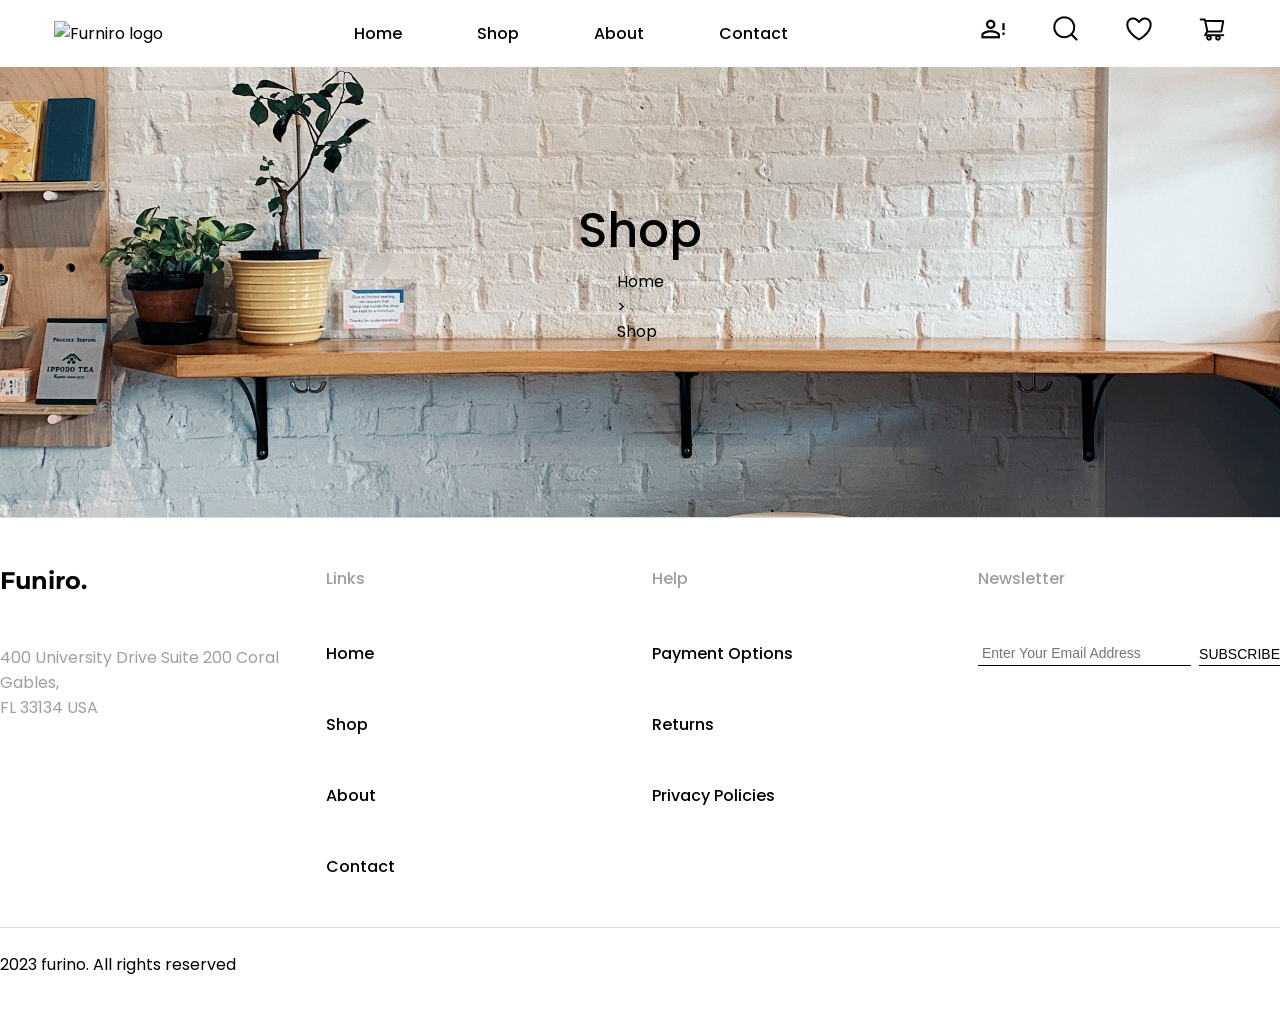
==== shop.html @ f7c8d038 "woking on shop page" ====
<!DOCTYPE html>
<html lang="en">
<head>
    <meta charset="UTF-8">
    <meta name="viewport" content="width=device-width, initial-scale=1.0">
    <link rel="preconnect" href="https://fonts.googleapis.com">
    <link rel="preconnect" href="https://fonts.gstatic.com" crossorigin>
    <link href="https://fonts.googleapis.com/css2?family=Poppins:ital,wght@0,100;0,200;0,300;0,400;0,500;0,600;0,700;0,800;0,900;1,100;1,200;1,300;1,400;1,500;1,600;1,700;1,800;1,900&display=swap" rel="stylesheet">
    <link rel="stylesheet" href="https://cdnjs.cloudflare.com/ajax/libs/font-awesome/7.0.1/css/all.min.css" integrity="sha512-2SwdPD6INVrV/lHTZbO2nodKhrnDdJK9/kg2XD1r9uGqPo1cUbujc+IYdlYdEErWNu69gVcYgdxlmVmzTWnetw==" crossorigin="anonymous" referrerpolicy="no-referrer" />
    <link rel="preconnect" href="https://fonts.googleapis.com">
    <link rel="preconnect" href="https://fonts.gstatic.com" crossorigin>
    <link href="https://fonts.googleapis.com/css2?family=Montserrat:ital,wght@0,100..900;1,100..900&display=swap" rel="stylesheet">
    <link rel="stylesheet" href="/Css/style.css">
    <link rel="stylesheet" href="/Css/pages/shop.css">
    <title>Furniro || Furniture Haven</title>
</head>
<body>

    <!-- Header Section -->

    <header class="header navbar-scroll">
        <div class="header__flex">
            <div class="header__logo">
                <img src="./Image/logo.png" alt="Furniro logo">
            </div>
            <div class="header__menu">
                <ul class="header__menu-items">
                    <li class="header__menu-item">
                        <a href="/index.html">Home</a>
                    </li>
                    <li class="header__menu-item">
                        <a href="#">Shop</a>
                    </li>
                    <li class="header__menu-item">
                        <a href="#">About</a>
                    </li>
                    <li class="header__menu-item">
                        <a href="#">Contact</a>
                    </li>
                </ul>
            </div>
            <div class="header__icon">
                <ul class="header__icon-items">
                    <li class="header__icon-item">
                        <a href="#" ><img src="./Image/icons/mdi_account-alert-outline.png" alt=""></i></a>
                    </li>
                    <li class="header__icon-item">
                        <a href="#" ><img src="./Image/icons/akar-icons_search.png" alt=""></a>
                    </li>
                    <li class="header__icon-item">
                        <a href="#" ><img src="./Image/icons/akar-icons_heart.png" alt=""></a>
                    </li>
                    <li class="header__icon-item">
                        <a href="#" ><img src="./Image/icons/ant-design_shopping-cart-outlined.png" alt=""></a>
                    </li>
                </ul>
            </div>
        </div>
    </header>

    <!-- Hero Section -->

    <section class="hero">
        <div class="hero__shop-container">
            <div class="hero__shop-content">
                <h1>
                    Shop
                </h1>
                <div class="hero__shop-nav">
                    <ul>
                        <li><a href="/index.html">Home</a></li>
                        <li>></li>
                        <li><a href="/shop.html">Shop</a></li>
                    </ul>
                </div>
            </div>
        </div>
    </section>

    <!-- Footer Section -->

    <footer class="footer">
    <div class="container-lg footer__container">
        <div class="footer__content">
            <div class="footer__brand-info">
                <h1 class="footer__logo">Funiro.</h1>
                <p class="footer__address">
                    400 University Drive Suite 200 Coral<br>Gables,<br>FL 33134 USA
                </p>
            </div>
            
            <div class="footer__link-section">
                <h4 class="footer__section-title">Links</h4>
                <ul class="footer__links-items">
                    <li class="footer__link-menu"><a href="#" class="footer__item">Home</a></li>
                    <li class="footer__link-menu"><a href="#" class="footer__item">Shop</a></li>
                    <li class="footer__link-menu"><a href="#" class="footer__item">About</a></li>
                    <li class="footer__link-menu"><a href="#" class="footer__item">Contact</a></li>
                </ul>
            </div>

            <div class="footer__help-section">
                <h4 class="footer__section-title">Help</h4>
                <ul class="footer__links-items">
                    <li class="footer__links-item"><a href="#" class="footer__item">Payment Options</a></li>
                    <li class="footer__links-item"><a href="#" class="footer__item">Returns</a></li>
                    <li class="footer__links-item"><a href="#" class="footer__item">Privacy Policies</a></li>
                </ul>
            </div>

            <div class="footer__newsletter-section">
                <h4 class="footer__section-title">Newsletter</h4>
                <form class="footer__newsletter-form" action="">
                    <input class="footer__newsletter-input" type="email" placeholder="Enter Your Email Address">
                    <button class="footer__newsletter-button" type="submit">SUBSCRIBE</button>
                </form>
            </div>
        </div>
        
        <div class="footer__bottom">
            <p class="footer__copyright">2023 furino. All rights reserved</p>
        </div>
    </div>
    </footer>

</body>
</html>
---- Css/style.css ----
*,
*::before,
*::after{
    margin: 0;
    padding: 0;
    box-sizing: border-box;
}

body{
    font-family: "Poppins", sans-serif;
    scroll-behavior: smooth;
}

:root {
  --primary-color: #B88E2F;
  --secondary-color: #FFF3E3;
  --tertiary-color: #898989; 
  --black: #000000;
}

a{
    text-decoration: none;
    color: #000000;
}

ul{
    list-style: none;
}

img{
    width: 100%;
}

.hide{
    display: block;
}

.container-lg{
    max-width: 1440px;
    margin: 0 auto;
}

.container{
    max-width: 1280px;
    margin: 0 auto;
}

.btn{
    background-color: var(--primary-color);
    color: #ffffff;
    padding: 25px 72px;
    transition: background-color 0.3s ease;
    font-weight: 700;
}

.btn-lg{
    padding: 0.5rem 3.5rem; 
    font-weight: 600;
}

.btn:hover,
.btn-lg:hover
{
    background-color: #ffffff;
    border: 1px solid var(--primary-color);
    color: var(--primary-color);
}

.btn-secondary{
    background-color: #ffffff;
    color: var(--primary-color);
    padding: 0.5rem 3.5rem;
    border: 1px solid var(--primary-color);
}

.btn-secondary:hover{
    background-color: var(--primary-color);
    color: #ffffff;
    padding: 0.5rem 3.5rem;
    transition: background-color 0.3s ease;
}

.header{
    position: sticky;
    top: 0;
    z-index: 10000;
    background: #ffffff;
}

.header__flex{
    display: flex;
    align-items: center;
    justify-content: space-between;
    padding: 15px 54px;
}

.header__logo h1{
    font-size: 34px;
    font-family: "Montserrat", sans-serif;
    font-weight: 700;
    line-height: 100%;
}

.header__logo{
    display: flex;
    align-items: center;
}

.header__menu-items{
    display: flex;
    align-items: center;
    gap: 75px;
}

.header__menu-item a{
    font-size: 1rem;
    font-weight: 500;
    display: inline-block;
    transition: transform 0.3s ease;
}

.header__menu-item a:hover{
    color: var(--primary-color);
    transform: scale(1.1);
}

.header__icon-items{
    display: flex;
    align-items: center;
    gap: 45px;
}

.header__icon-item a{
    font-size: 1.5rem;
    transition: transform 0.3s ease;
    display: inline-block;
}

.header__icon-item a:hover{
    color: var(--primary-color);
    transform: scale(1.1);
}


.footer {
    padding: 3rem 0;
    border-top: 1px solid #D9D9D9;
}

.footer__container {
    margin: 0 auto;
}

.footer__content {
    display: flex;
    justify-content: space-between;
    gap: 1.5rem;
    padding-bottom: 3rem;
    border-bottom: 1px solid #D9D9D9;
}

.footer__brand-info {
    flex: 1;
}

.footer__logo {
    font-size: 1.5rem;
    font-family: "Montserrat", sans-serif;
    font-weight: 700;
    margin-bottom: 50px;
}

.footer__address {
    font-size: 16px;
    color: #9F9F9F;
    font-weight: 400;
}

.footer__link-section, 
.footer__help-section, 
.footer__newsletter-section {
    flex: 1;
}

.footer__section-title {
    font-size: 16px;
    color: #9F9F9F;
    font-weight: 500;
    margin-bottom: 50px;
}

.footer__links-items {
    display: flex;
    flex-direction: column;
    gap: 46px;
}

.footer__link-menu,
.footer__links-items {
    font-size: 16px;
    font-weight: 500;
}

.footer__item:hover {
    color: var(--primary-color);
}

.footer__newsletter-form {
    display: flex;
    gap: 0.5rem;
    align-items: flex-end;
}

.footer__newsletter-input {
    border: none;
    border-bottom: 1px solid #000000;
    padding: 0.25rem;
    width: 100%;
    color: #9F9F9F;
    font-size: 14px;
    font-weight: 400;
}

.footer__newsletter-button {
    background: none;
    border: none;
    border-bottom: 1px solid #000000;
    font-weight: 500;
    font-size: 14px;
    color: #000000;
    padding-bottom: 3px;
    cursor: pointer;
}

.footer__bottom {
    padding-top: 1.5rem;
}

.footer__copyright {
    font-size: 16px;
    font-weight: 400;
    color: #000000;
}
---- Css/pages/shop.css ----
.hero__shop-container {
  background: url(/Image/hero-shop.jpg) center/cover no-repeat;
  width: 100%;
  height: 50vh;
  padding: 10%;
}

.hero__shop-content{
    display: flex;
    flex-direction: column;
    align-items: center;
    justify-content: center;
}

.hero__shop-content h1{
    font-weight: 500;
    font-size: 48px;
    padding-bottom: 2px;
}

.hero__shop-nav{
display: flex;
flex-direction: row;
}
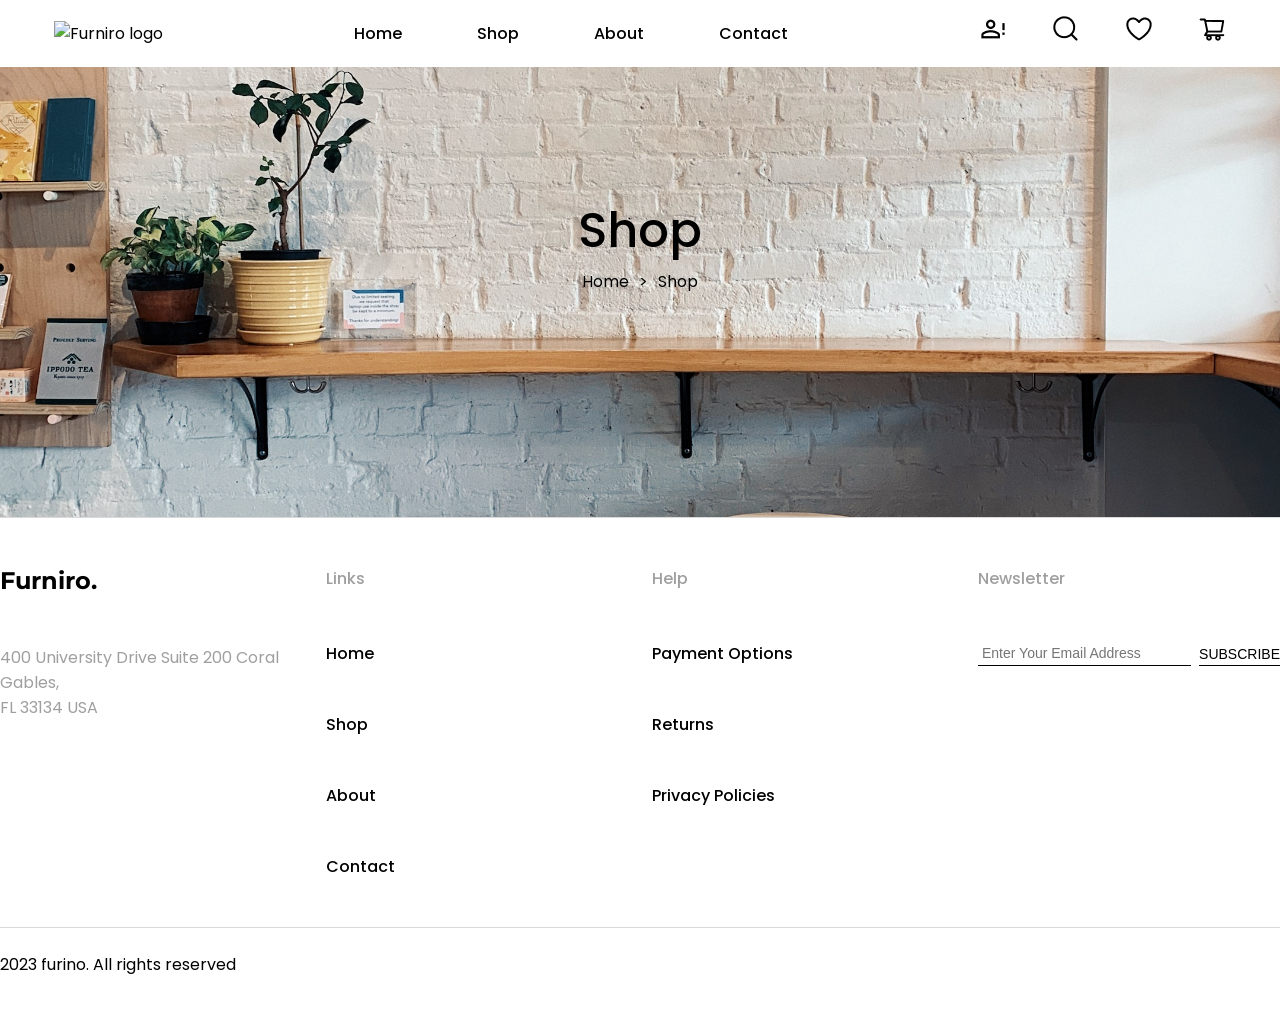
==== commit 7b417acc: "fix the links" ====
--- a/shop.html
+++ b/shop.html
@@ -83,7 +83,7 @@
     <div class="container-lg footer__container">
         <div class="footer__content">
             <div class="footer__brand-info">
-                <h1 class="footer__logo">Funiro.</h1>
+                <h1 class="footer__logo">Furniro.</h1>
                 <p class="footer__address">
                     400 University Drive Suite 200 Coral<br>Gables,<br>FL 33134 USA
                 </p>
@@ -92,8 +92,8 @@
             <div class="footer__link-section">
                 <h4 class="footer__section-title">Links</h4>
                 <ul class="footer__links-items">
-                    <li class="footer__link-menu"><a href="#" class="footer__item">Home</a></li>
-                    <li class="footer__link-menu"><a href="#" class="footer__item">Shop</a></li>
+                    <li class="footer__link-menu"><a href="/index.html" class="footer__item">Home</a></li>
+                    <li class="footer__link-menu"><a href="/shop.html" class="footer__item">Shop</a></li>
                     <li class="footer__link-menu"><a href="#" class="footer__item">About</a></li>
                     <li class="footer__link-menu"><a href="#" class="footer__item">Contact</a></li>
                 </ul>
--- a/Css/pages/shop.css
+++ b/Css/pages/shop.css
@@ -18,7 +18,7 @@
     padding-bottom: 2px;
 }
 
-.hero__shop-nav{
+.hero__shop-nav ul{
 display: flex;
-flex-direction: row;
+gap: 10px;
 }
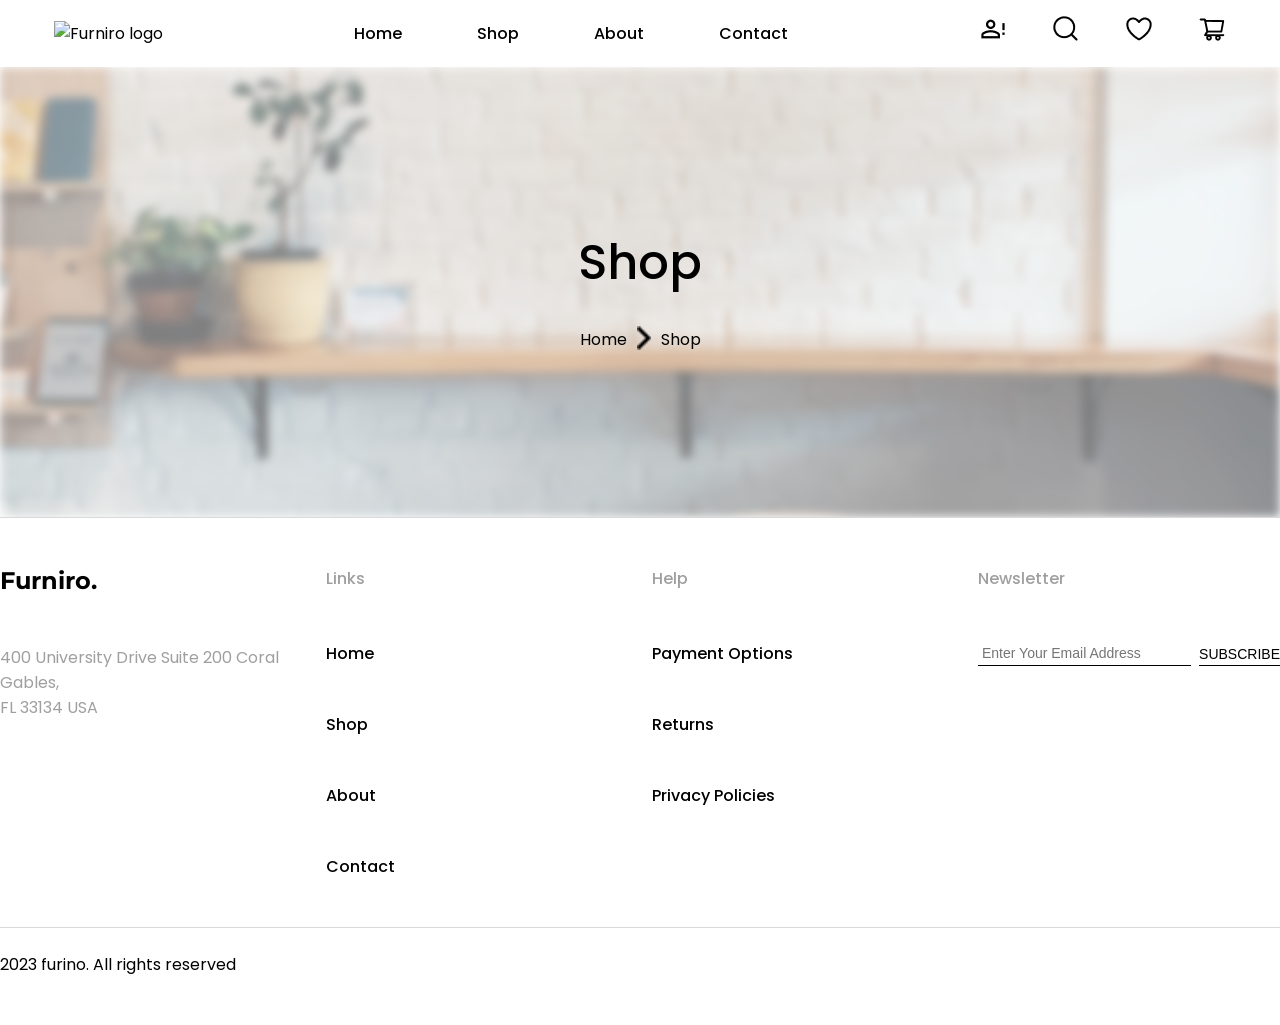
==== commit e4ec5085: "fixing hero-shopping-bg" ====
--- a/shop.html
+++ b/shop.html
@@ -12,6 +12,7 @@
     <link href="https://fonts.googleapis.com/css2?family=Montserrat:ital,wght@0,100..900;1,100..900&display=swap" rel="stylesheet">
     <link rel="stylesheet" href="/Css/style.css">
     <link rel="stylesheet" href="/Css/pages/shop.css">
+    <link rel="stylesheet" href="/Css/responsive.css">
     <title>Furniro || Furniture Haven</title>
 </head>
 <body>
@@ -60,7 +61,7 @@
 
     <!-- Hero Section -->
 
-    <section class="hero">
+    <section class="hero__shop">
         <div class="hero__shop-container">
             <div class="hero__shop-content">
                 <h1>
@@ -69,7 +70,9 @@
                 <div class="hero__shop-nav">
                     <ul>
                         <li><a href="/index.html">Home</a></li>
-                        <li>></li>
+                        <li>
+                            <img src="./Image/icons/greater than.png" alt="">
+                        </li>
                         <li><a href="/shop.html">Shop</a></li>
                     </ul>
                 </div>
--- a/Css/pages/shop.css
+++ b/Css/pages/shop.css
@@ -1,24 +1,60 @@
 .hero__shop-container {
-  background: url(/Image/hero-shop.jpg) center/cover no-repeat;
+  position: relative;
   width: 100%;
   height: 50vh;
   padding: 10%;
+  overflow: hidden;
 }
 
-.hero__shop-content{
+.hero__shop-container::before {
+  content: '';
+  position: absolute;
+  top: 0;
+  left: 0;
+  width: 100%;
+  height: 100%;
+  background: url(/Image/hero-shop.jpg) center/cover no-repeat;
+  filter: blur(5px);
+  opacity: 50%;
+  z-index: 1;
+}
+
+.hero__shop-content {
+    position: relative;
+    z-index: 2;
     display: flex;
     flex-direction: column;
     align-items: center;
     justify-content: center;
+    height: 100%;
 }
 
-.hero__shop-content h1{
+.hero__shop-content h1 {
     font-weight: 500;
     font-size: 48px;
     padding-bottom: 2px;
+    color: #000000;
+    margin: 0;
 }
 
-.hero__shop-nav ul{
-display: flex;
-gap: 10px;
+.hero__shop-nav {
+    margin-top: 20px;
 }
+
+.hero__shop-nav ul {
+    display: flex;
+    gap: 10px;
+    align-items: center;
+    list-style: none;
+    margin: 0;
+    padding: 0;
+}
+
+.hero__shop-nav a:hover {
+    opacity: 0.7;
+}
+
+.hero__shop-nav img {
+    width: 14px;
+    margin-top: 5px;
+}
--- a/Css/responsive.css
+++ b/Css/responsive.css
@@ -0,0 +1,610 @@
+/* Landscape tablets (769px - 1024px) */
+@media (min-width: 769px) and (max-width: 1200px) {
+    .header__flex {
+        padding: 15px 30px;
+    }
+
+    .header__menu-items {
+        gap: 40px;
+    }
+
+    .header__icon-items {
+        gap: 30px;
+    }
+
+    .hero__container {
+        height: 70vh;
+        padding: 8%;
+    }
+
+    .hero__content {
+        max-width: 550px;
+    }
+
+    .hero__content__heading h1 {
+        font-size: 2.5rem;
+        line-height: 45px;
+    }
+
+    .range__card img {
+        width: 320px;
+        height: 400px;
+    }
+
+    .product__grid-box {
+        grid-template-columns: repeat(3, 1fr);
+        gap: 28px;
+    }
+
+    .inspiration__gallery {
+        gap: 16px;
+    }
+
+    .inspiration__first img {
+        width: 350px;
+        height: 450px;
+    }
+
+    .inspiration__second img {
+        width: 320px;
+        height: 420px;
+    }
+
+    .inspiration__third img {
+        width: 180px;
+        height: 420px;
+    }
+
+    /* Responsive Design for Shopping Page */
+
+    .hero__shop-container {
+        height: 40vh;
+        padding: 8%;
+    }
+
+    .hero__shop-content h1 {
+        font-size: 40px;
+    }
+
+    .hero__shop-nav ul {
+        gap: 8px;
+    }
+
+    .hero__shop-nav a {
+        font-size: 14px;
+    }
+}
+
+/* Responsive Media Queries */
+
+@media (max-width: 768px) {
+    .header__flex {
+        padding: 12px 20px;
+    }
+
+    .header__logo img {
+        width: 120px;
+    }
+
+    .header__menu-items {
+        gap: 30px;
+        font-size: 0.9rem;
+    }
+
+    .header__icon-items {
+        gap: 20px;
+    }
+
+    .hero__container {
+        height: 60vh;
+        padding: 5%;
+        justify-content: center;
+    }
+
+    .hero__content {
+        max-width: 100%;
+        padding: 40px 30px;
+    }
+
+    .hero__content__heading h1 {
+        font-size: 2rem;
+        line-height: 40px;
+    }
+
+    .hero__content__description p {
+        font-size: 16px;
+    }
+
+    /* Responsive Design For Shopping Page */
+
+    .hero__shop-container {
+        height: 35vh;
+        padding: 5%;
+    }
+
+    .hero__shop-content h1 {
+        font-size: 32px;
+    }
+
+    .hero__shop-nav ul {
+        gap: 8px;
+        flex-wrap: wrap;
+        justify-content: center;
+    }
+
+    .hero__shop-nav a {
+        font-size: 13px;
+    }
+
+    .btn {
+        padding: 15px 40px;
+        font-size: 0.9rem;
+    }
+
+    .range__card img {
+        width: 280px;
+        height: 360px;
+    }
+
+    .range__content .range__content__heading h2 {
+        font-size: 28px;
+    }
+
+    .range__content .range__content__description p {
+        font-size: 18px;
+    }
+
+    .product__grid-box {
+        grid-template-columns: repeat(2, 1fr);
+        gap: 24px;
+    }
+
+    .product__heading h2 {
+        font-size: 32px;
+    }
+
+    .inspiration__flex {
+        flex-direction: column;
+        gap: 30px;
+    }
+
+    .inspiration__gallery {
+        flex-direction: column;
+        align-items: center;
+        width: 100%;
+        gap: 15px;
+    }
+
+    .inspiration__first img {
+        width: 100%;
+        height: auto;
+        max-width: 350px;
+    }
+
+    .inspiration__second img {
+        width: 100%;
+        height: auto;
+        max-width: 350px;
+    }
+
+    .inspiration__third img {
+        width: 100%;
+        height: auto;
+        max-width: 350px;
+    }
+
+    .next-arrow {
+        top: 5%;
+        right: 5%;
+        display: none;
+    }
+
+    .furniture-grid__container {
+        grid-template-columns: repeat(3, 1fr);
+        grid-template-rows: repeat(5, 80px);
+        gap: 12px;
+    }
+
+    .furniture-grid__item--1 {
+        grid-column: 1 / 2;
+        grid-row: 1 / 4;
+    }
+    .furniture-grid__item--2 {
+        grid-column: 2 / 4;
+        grid-row: 1 / 3;
+    }
+    .furniture-grid__item--3 {
+        grid-column: 1 / 2;
+        grid-row: 4 / 6;
+    }
+    .furniture-grid__item--4 {
+        grid-column: 2 / 3;
+        grid-row: 3 / 5;
+    }
+    .furniture-grid__item--5 {
+        grid-column: 3 / 4;
+        grid-row: 2 / 4;
+    }
+    .furniture-grid__item--6 {
+        grid-column: 1 / 2;
+        grid-row: 1 / 2;
+    }
+    .furniture-grid__item--7 {
+        grid-column: 2 / 4;
+        grid-row: 4 / 6;
+    }
+    .furniture-grid__item--8 {
+        grid-column: 1 / 2;
+        grid-row: 1 / 2;
+    }
+    .furniture-grid__item--9 {
+        grid-column: 3 / 4;
+        grid-row: 1 / 1;
+    }
+
+    .footer__content {
+        flex-direction: column;
+        gap: 2rem;
+    }
+
+    .inspiration__content h1 {
+        font-size: 28px;
+    }
+
+    .hide{
+        display: none;
+    }
+
+    .range__card-box {
+        gap: 15px;
+        margin-top: 40px;
+    }
+}
+
+
+/* Mobile (max-width 480px) */
+@media (max-width: 480px) {
+    * {
+        scroll-behavior: auto;
+    }
+
+    .header__flex {
+        flex-direction: column;
+        gap: 15px;
+        padding: 10px;
+    }
+
+    .header__menu {
+        order: 3;
+        width: 100%;
+    }
+
+    .header__menu-items {
+        flex-wrap: wrap;
+        gap: 15px;
+        justify-content: center;
+        font-size: 0.85rem;
+    }
+
+    .header__icon-items {
+        gap: 15px;
+        justify-content: center;
+    }
+
+    .header__icon-item img {
+        width: 20px;
+        height: 20px;
+    }
+
+    .hero__container {
+        height: 50vh;
+        padding: 3%;
+        justify-content: center;
+    }
+
+    .hero__content {
+        padding: 30px 20px;
+        max-width: 100%;
+    }
+
+    .hero__sub-title p {
+        font-size: 0.85rem;
+    }
+
+    .hero__content__heading h1 {
+        font-size: 1.5rem;
+        line-height: 30px;
+        margin-bottom: 0.5rem;
+    }
+
+    .hero__content__description p {
+        font-size: 14px;
+        margin-bottom: 1.5rem;
+    }
+
+    /* Responsive Design For Shopping Page */
+
+    .hero__shop-container {
+        height: 30vh;
+        padding: 3%;
+    }
+
+    .hero__shop-content h1 {
+        font-size: 24px;
+    }
+
+    .hero__shop-nav ul {
+        gap: 5px;
+        margin-top: 10px;
+    }
+
+    .hero__shop-nav a {
+        font-size: 12px;
+    }
+
+    .hero__shop-nav img {
+        width: 16px;
+    }
+
+    .btn {
+        padding: 12px 30px;
+        font-size: 0.8rem;
+    }
+
+    .btn-lg {
+        padding: 0.5rem 2rem;
+    }
+
+    .range {
+        padding: 3px 0;
+    }
+
+    .range__content .range__content__heading h2 {
+        font-size: 24px;
+    }
+
+    .range__content .range__content__description p {
+        font-size: 16px;
+        padding: 0 15px;
+    }
+
+    .range__card {
+        width: 100%;
+        padding: 0 10px;
+    }
+
+    .range__card img {
+        width: 100%;
+        height: auto;
+        max-width: 280px;
+    }
+
+    .range__card-box {
+        gap: 15px;
+        margin-top: 30px;
+        flex-direction: column;
+    }
+
+    .product {
+        margin: 30px 0;
+    }
+
+    .product__heading h2 {
+        font-size: 24px;
+        padding: 0 15px;
+    }
+
+    .product__grid-box {
+        grid-template-columns: 1fr;
+        gap: 16px;
+        padding: 0 15px;
+    }
+
+    .product__grid-card {
+        width: 100%;
+    }
+
+    .product__grid-card img {
+        height: 70%;
+    }
+
+    .product__grid__content h3 {
+        font-size: 18px;
+    }
+
+    .product__grid__content h4 {
+        font-size: 16px;
+    }
+
+    .product__grid__content p {
+        font-size: 14px;
+    }
+
+    .batch {
+        top: 10px;
+        right: 15px;
+        height: 40px;
+        width: 40px;
+        font-size: 12px;
+    }
+
+    .btn-secondary {
+        padding: 0.5rem 2rem;
+    }
+
+    .inspiration {
+        padding: 30px 2%;
+    }
+
+    .inspiration__flex {
+        flex-direction: column;
+        gap: 20px;
+    }
+
+    .inspiration__content {
+        max-width: 100%;
+    }
+
+    .inspiration__content h1 {
+        font-size: 22px;
+        line-height: 1.2;
+    }
+
+    .inspiration__content p {
+        font-size: 14px;
+    }
+
+    .inspiration__gallery {
+        flex-direction: column;
+        width: 100%;
+        gap: 10px;
+    }
+
+    .inspiration__first img {
+        width: 100%;
+        height: auto;
+    }
+
+    .inspiration__second img {
+        width: 100%;
+        height: auto;
+    }
+
+    .inspiration__third img {
+        width: 100%;
+        height: auto;
+    }
+
+    .interior__label {
+        bottom: 15px;
+        left: 15px;
+        padding: 20px;
+        font-size: 12px;
+    }
+
+    .interior__number {
+        font-size: 12px;
+    }
+
+    .next-arrow {
+        display: none;
+    }
+
+    .inspiration-nav {
+        justify-content: center;
+    }
+
+    .furniture-grid {
+        margin-top: 40px;
+        margin-bottom: 40px;
+    }
+
+    .furniture-grid__subtitle {
+        font-size: 16px;
+        margin-bottom: 5px;
+    }
+
+    .furniture-grid__title {
+        font-size: 24px;
+        padding: 0 15px;
+    }
+
+    .furniture-grid__container {
+        grid-template-columns: repeat(2, 1fr);
+        grid-template-rows: auto;
+        gap: 8px;
+        padding: 0 15px;
+    }
+
+    .furniture-grid__item--1 {
+        grid-column: 1 / 2;
+        grid-row: auto;
+        min-height: 150px;
+    }
+    .furniture-grid__item--2 {
+        grid-column: 2 / 3;
+        grid-row: auto;
+        min-height: 150px;
+    }
+    .furniture-grid__item--3 {
+        grid-column: 1 / 2;
+        grid-row: auto;
+        min-height: 150px;
+    }
+    .furniture-grid__item--4 {
+        grid-column: 2 / 3;
+        grid-row: auto;
+        min-height: 150px;
+    }
+    .furniture-grid__item--5 {
+        grid-column: 1 / 3;
+        grid-row: auto;
+        min-height: 150px;
+    }
+    .furniture-grid__item--6 {
+        grid-column: 1 / 3;
+        grid-row: auto;
+        min-height: 150px;
+    }
+    .furniture-grid__item--7 {
+        grid-column: 1 / 2;
+        grid-row: auto;
+        min-height: 150px;
+    }
+    .furniture-grid__item--8 {
+        grid-column: 2 / 3;
+        grid-row: auto;
+        min-height: 150px;
+    }
+    .furniture-grid__item--9 {
+        grid-column: 1 / 3;
+        grid-row: auto;
+        min-height: 150px;
+    }
+
+    .footer__content {
+        flex-direction: column;
+        gap: 1.5rem;
+        padding: 1.5rem 15px;
+    }
+
+    .footer__logo {
+        font-size: 1.2rem;
+        margin-bottom: 20px;
+    }
+
+    .footer__section-title {
+        font-size: 14px;
+        margin-bottom: 25px;
+    }
+
+    .footer__links-items {
+        gap: 20px;
+    }
+
+    .footer__address {
+        font-size: 14px;
+    }
+
+    .footer__newsletter-form {
+        flex-direction: column;
+        gap: 0.5rem;
+        align-items: stretch;
+    }
+
+    .footer__newsletter-input {
+        width: 100%;
+        padding: 0.5rem;
+    }
+
+    .footer__newsletter-button {
+        width: 100%;
+        padding: 0.5rem;
+    }
+
+    .container,
+    .container-lg {
+        max-width: 100%;
+        padding: 0 15px;
+    }
+}
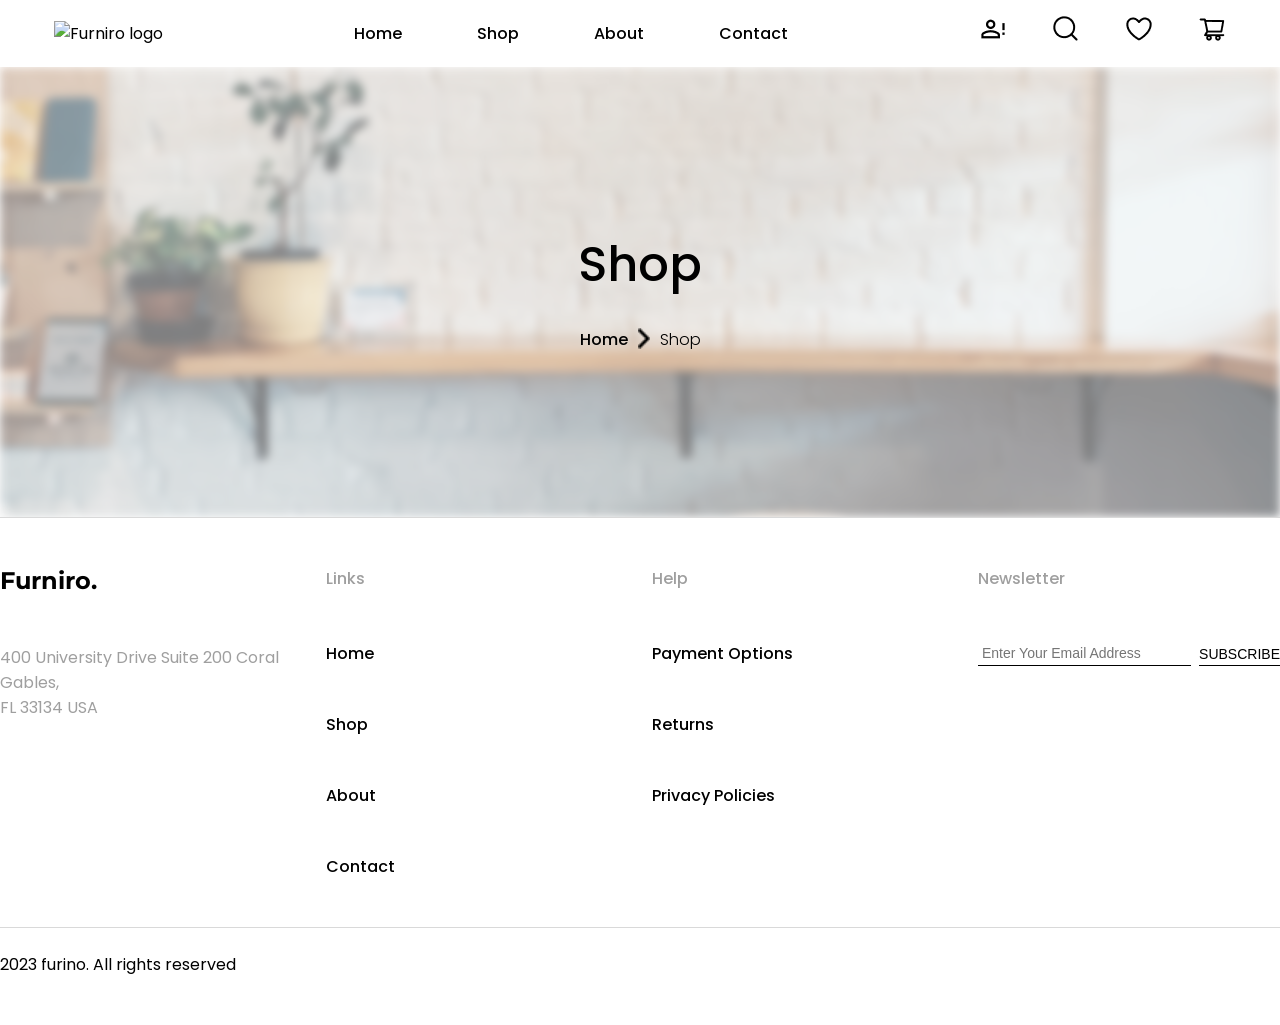
==== commit 4540e9bf: "hero_shop-nav" ====
--- a/shop.html
+++ b/shop.html
@@ -73,7 +73,7 @@
                         <li>
                             <img src="./Image/icons/greater than.png" alt="">
                         </li>
-                        <li><a href="/shop.html">Shop</a></li>
+                        <li><a href="/shop.html"><span style="font-weight: 300;">Shop</span></a></li>
                     </ul>
                 </div>
             </div>
--- a/Css/pages/shop.css
+++ b/Css/pages/shop.css
@@ -48,6 +48,7 @@
     list-style: none;
     margin: 0;
     padding: 0;
+    font-weight: 500;
 }
 
 .hero__shop-nav a:hover {
@@ -55,6 +56,6 @@
 }
 
 .hero__shop-nav img {
-    width: 14px;
+    width: 12px;
     margin-top: 5px;
 }
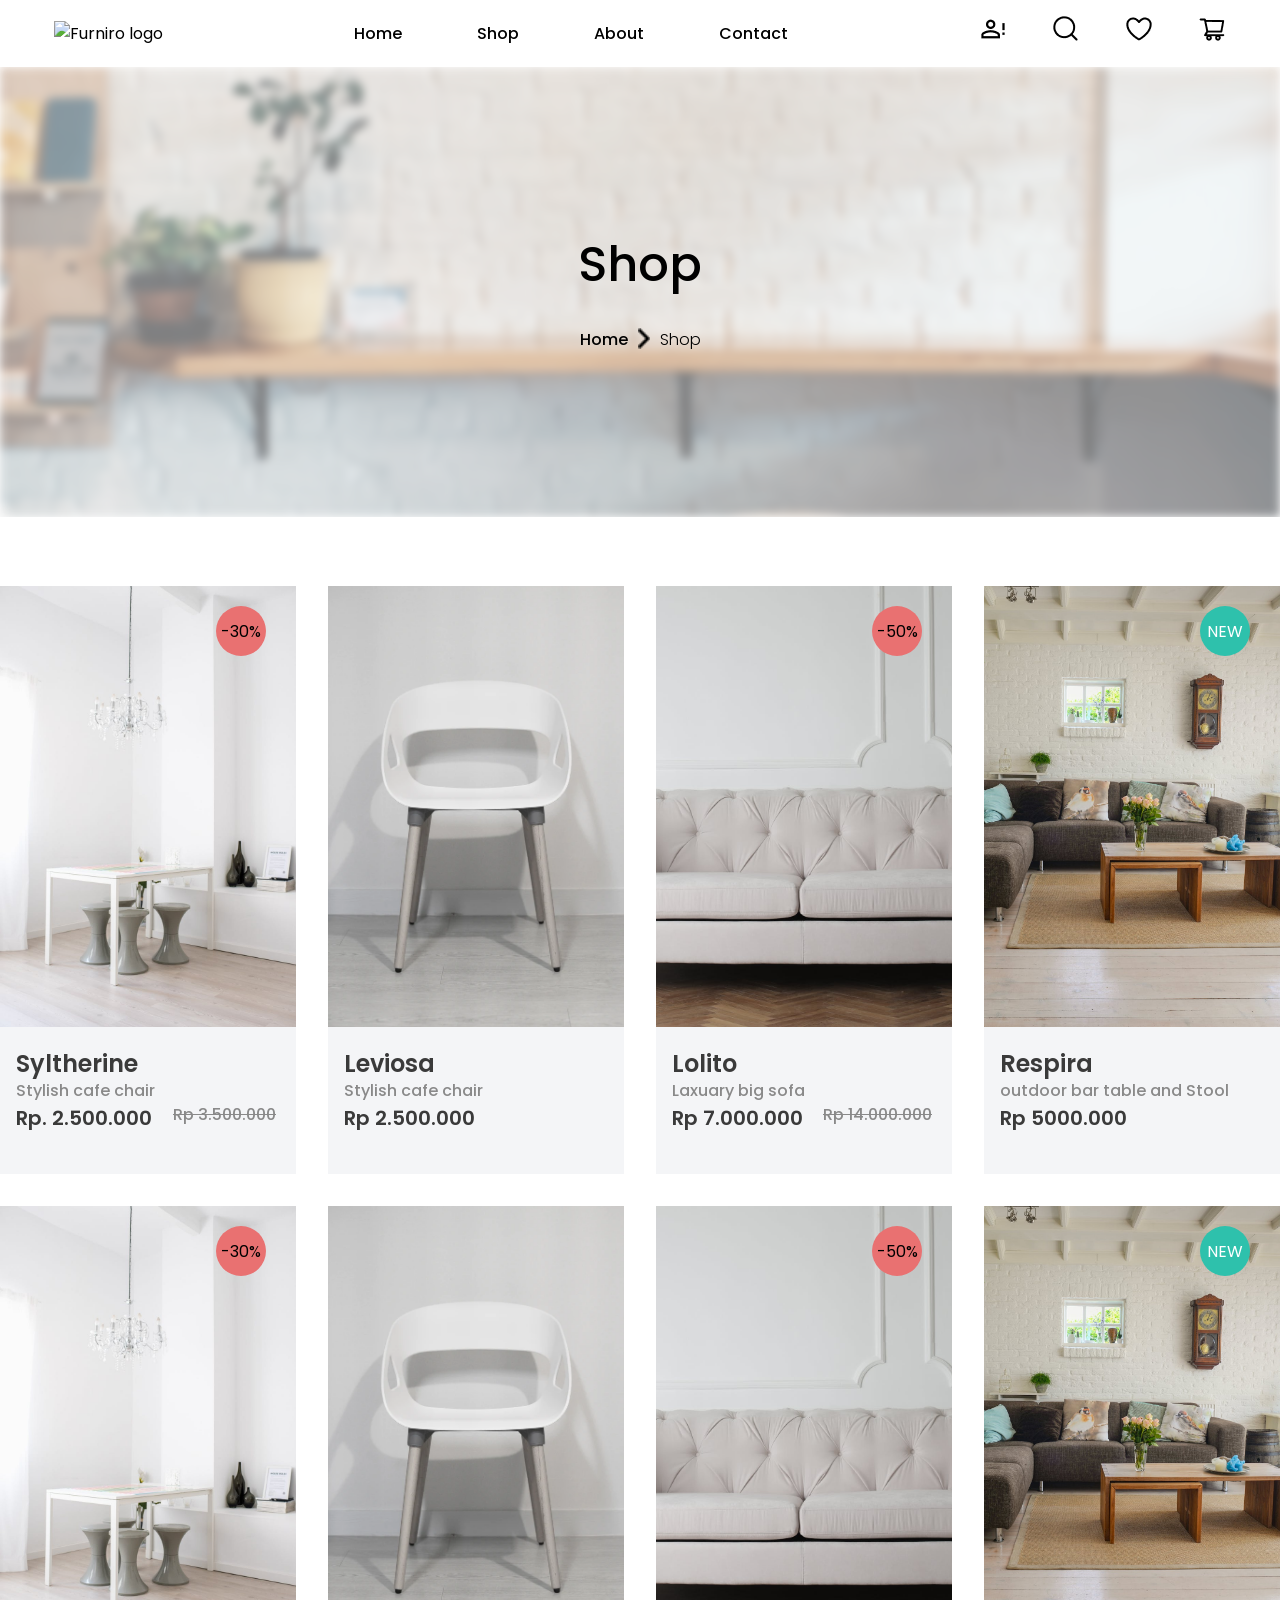
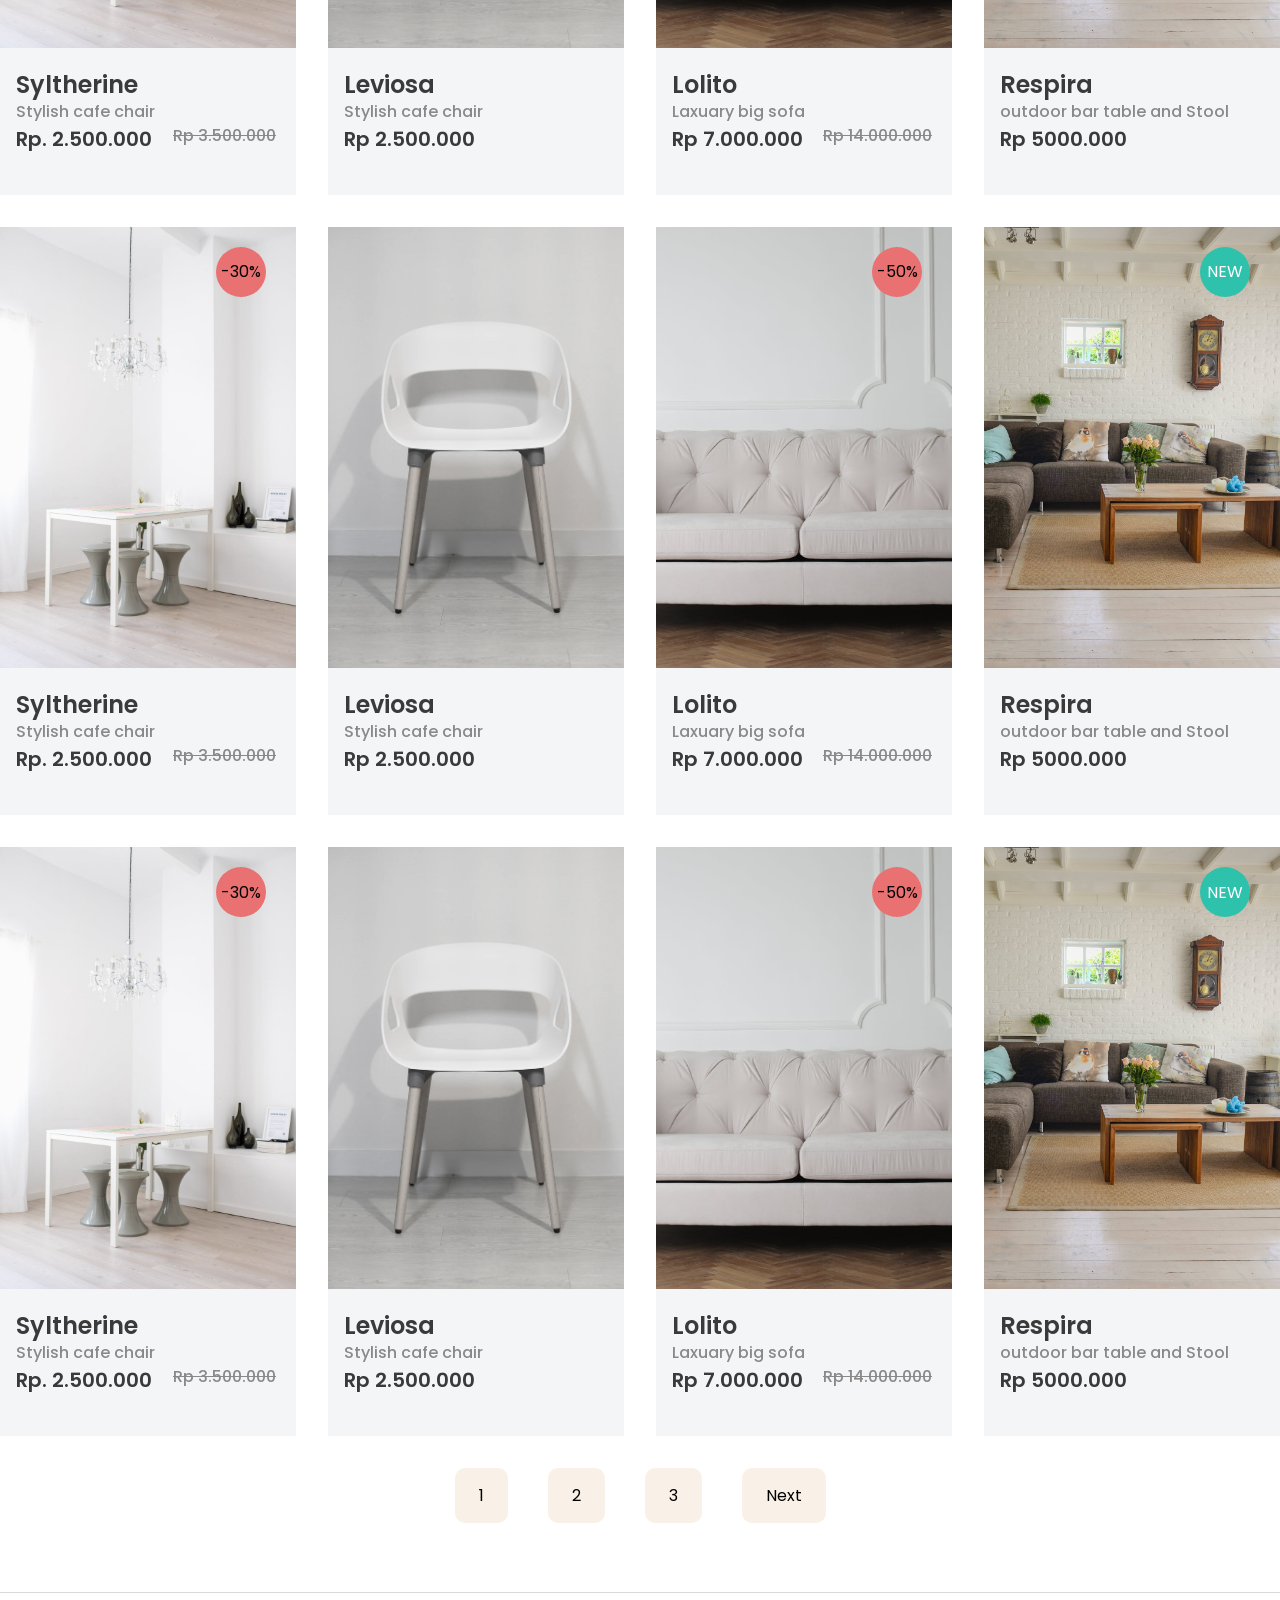
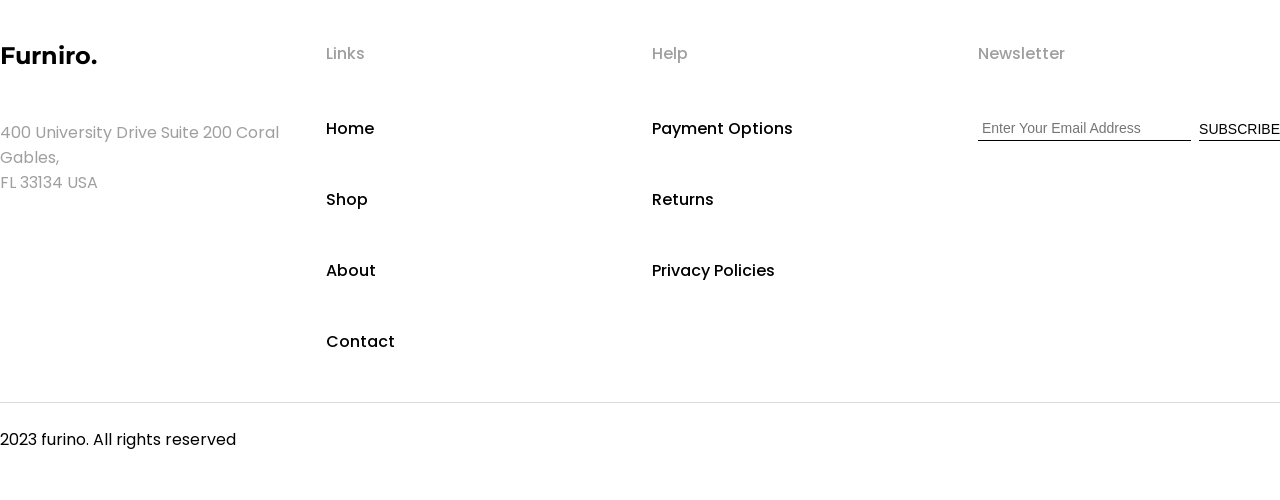
==== commit 3eed70fb: "designed the shopping page" ====
--- a/shop.html
+++ b/shop.html
@@ -1,20 +1,27 @@
 <!DOCTYPE html>
 <html lang="en">
+
 <head>
     <meta charset="UTF-8">
     <meta name="viewport" content="width=device-width, initial-scale=1.0">
     <link rel="preconnect" href="https://fonts.googleapis.com">
     <link rel="preconnect" href="https://fonts.gstatic.com" crossorigin>
-    <link href="https://fonts.googleapis.com/css2?family=Poppins:ital,wght@0,100;0,200;0,300;0,400;0,500;0,600;0,700;0,800;0,900;1,100;1,200;1,300;1,400;1,500;1,600;1,700;1,800;1,900&display=swap" rel="stylesheet">
-    <link rel="stylesheet" href="https://cdnjs.cloudflare.com/ajax/libs/font-awesome/7.0.1/css/all.min.css" integrity="sha512-2SwdPD6INVrV/lHTZbO2nodKhrnDdJK9/kg2XD1r9uGqPo1cUbujc+IYdlYdEErWNu69gVcYgdxlmVmzTWnetw==" crossorigin="anonymous" referrerpolicy="no-referrer" />
+    <link
+        href="https://fonts.googleapis.com/css2?family=Poppins:ital,wght@0,100;0,200;0,300;0,400;0,500;0,600;0,700;0,800;0,900;1,100;1,200;1,300;1,400;1,500;1,600;1,700;1,800;1,900&display=swap"
+        rel="stylesheet">
+    <link rel="stylesheet" href="https://cdnjs.cloudflare.com/ajax/libs/font-awesome/7.0.1/css/all.min.css"
+        integrity="sha512-2SwdPD6INVrV/lHTZbO2nodKhrnDdJK9/kg2XD1r9uGqPo1cUbujc+IYdlYdEErWNu69gVcYgdxlmVmzTWnetw=="
+        crossorigin="anonymous" referrerpolicy="no-referrer" />
     <link rel="preconnect" href="https://fonts.googleapis.com">
     <link rel="preconnect" href="https://fonts.gstatic.com" crossorigin>
-    <link href="https://fonts.googleapis.com/css2?family=Montserrat:ital,wght@0,100..900;1,100..900&display=swap" rel="stylesheet">
+    <link href="https://fonts.googleapis.com/css2?family=Montserrat:ital,wght@0,100..900;1,100..900&display=swap"
+        rel="stylesheet">
     <link rel="stylesheet" href="/Css/style.css">
     <link rel="stylesheet" href="/Css/pages/shop.css">
     <link rel="stylesheet" href="/Css/responsive.css">
     <title>Furniro || Furniture Haven</title>
 </head>
+
 <body>
 
     <!-- Header Section -->
@@ -43,16 +50,16 @@
             <div class="header__icon">
                 <ul class="header__icon-items">
                     <li class="header__icon-item">
-                        <a href="#" ><img src="./Image/icons/mdi_account-alert-outline.png" alt=""></i></a>
+                        <a href="#"><img src="./Image/icons/mdi_account-alert-outline.png" alt=""></i></a>
                     </li>
                     <li class="header__icon-item">
-                        <a href="#" ><img src="./Image/icons/akar-icons_search.png" alt=""></a>
+                        <a href="#"><img src="./Image/icons/akar-icons_search.png" alt=""></a>
                     </li>
                     <li class="header__icon-item">
-                        <a href="#" ><img src="./Image/icons/akar-icons_heart.png" alt=""></a>
+                        <a href="#"><img src="./Image/icons/akar-icons_heart.png" alt=""></a>
                     </li>
                     <li class="header__icon-item">
-                        <a href="#" ><img src="./Image/icons/ant-design_shopping-cart-outlined.png" alt=""></a>
+                        <a href="#"><img src="./Image/icons/ant-design_shopping-cart-outlined.png" alt=""></a>
                     </li>
                 </ul>
             </div>
@@ -80,51 +87,688 @@
         </div>
     </section>
 
+    <!-- Product Section -->
+
+    <section class="product">
+        <div class="container product__flex">
+            <div class="product__grid-box">
+                <div class="product__grid-card">
+                    <img src="./Image/grid-card-1.png" alt="">
+                    <div class="product__overlay">
+                        <button class="product__btn">Add to cart</button>
+                        <div class="product__actions">
+                            <div class="product__actions__icon">
+                                <img src="./Image/icons/share.png" alt="">
+                                Share
+                            </div>
+                            <div class="product__actions__icon">
+                                <img src="./Image/icons/compare.png" alt="">
+                                Compare
+                            </div>
+                            <div class="product__actions__icon">
+                                <img src="./Image/icons/Heart.png" alt="">
+                                Like
+                            </div>
+                        </div>
+                    </div>
+                    <div class="product__grid__content">
+                        <h3>
+                            Syltherine
+                        </h3>
+                        <p>
+                            Stylish cafe chair
+                        </p>
+                        <div class="product__grid__price">
+                            <h4>
+                                Rp. 2.500.000
+                            </h4>
+                            <p>
+                                <del>Rp 3.500.000</del>
+                            </p>
+                        </div>
+                    </div>
+                    <div class="batch">
+                        <p>
+                            -30%
+                        </p>
+                    </div>
+                </div>
+                <div class="product__grid-card">
+                    <img src="./Image/grid-card-2.png" alt="">
+                    <div class="product__overlay">
+                        <button class="product__btn">Add to cart</button>
+                        <div class="product__actions">
+                            <div class="product__actions__icon">
+                                <img src="./Image/icons/share.png" alt="">
+                                Share
+                            </div>
+                            <div class="product__actions__icon">
+                                <img src="./Image/icons/compare.png" alt="">
+                                Compare
+                            </div>
+                            <div class="product__actions__icon">
+                                <img src="./Image/icons/Heart.png" alt="">
+                                Like
+                            </div>
+                        </div>
+                    </div>
+                    <div class="product__grid__content">
+                        <h3>
+                            Leviosa
+                        </h3>
+                        <p>
+                            Stylish cafe chair
+                        </p>
+                        <div class="product__grid__price">
+                            <h4>
+                                Rp 2.500.000
+                            </h4>
+                        </div>
+                    </div>
+                </div>
+                <div class="product__grid-card">
+                    <img src="./Image/grid-card-3.png" alt="">
+                    <div class="product__overlay">
+                        <button class="product__btn">Add to cart</button>
+                        <div class="product__actions">
+                            <div class="product__actions__icon">
+                                <img src="./Image/icons/share.png" alt="">
+                                Share
+                            </div>
+                            <div class="product__actions__icon">
+                                <img src="./Image/icons/compare.png" alt="">
+                                Compare
+                            </div>
+                            <div class="product__actions__icon">
+                                <img src="./Image/icons/Heart.png" alt="">
+                                Like
+                            </div>
+                        </div>
+                    </div>
+                    <div class="product__grid__content">
+                        <h3>
+                            Lolito
+                        </h3>
+                        <p>
+                            Laxuary big sofa
+                        </p>
+                        <div class="product__grid__price">
+                            <h4>
+                                Rp 7.000.000
+                            </h4>
+                            <p>
+                                <del>Rp 14.000.000</del>
+                            </p>
+                        </div>
+                    </div>
+                    <div class="batch">
+                        <p>
+                            -50%
+                        </p>
+                    </div>
+                </div>
+                <div class="product__grid-card">
+                    <img src="./Image/grid-card -4.jpg" alt="">
+                    <div class="product__overlay">
+                        <button class="product__btn">Add to cart</button>
+                        <div class="product__actions">
+                            <div class="product__actions__icon">
+                                <img src="./Image/icons/share.png" alt="">
+                                Share
+                            </div>
+                            <div class="product__actions__icon">
+                                <img src="./Image/icons/compare.png" alt="">
+                                Compare
+                            </div>
+                            <div class="product__actions__icon">
+                                <img src="./Image/icons/Heart.png" alt="">
+                                Like
+                            </div>
+                        </div>
+                    </div>
+                    <div class="product__grid__content">
+                        <h3>
+                            Respira
+                        </h3>
+                        <p>
+                            outdoor bar table and Stool
+                        </p>
+                        <div class="product__grid__price">
+                            <h4>
+                                Rp 5000.000
+                            </h4>
+                        </div>
+                    </div>
+                    <div class="batch batch__new">
+                        <p>
+                            NEW
+                        </p>
+                    </div>
+                </div>
+                <div class="product__grid-card">
+                    <img src="./Image/grid-card-1.png" alt="">
+                    <div class="product__overlay">
+                        <button class="product__btn">Add to cart</button>
+                        <div class="product__actions">
+                            <div class="product__actions__icon">
+                                <img src="./Image/icons/share.png" alt="">
+                                Share
+                            </div>
+                            <div class="product__actions__icon">
+                                <img src="./Image/icons/compare.png" alt="">
+                                Compare
+                            </div>
+                            <div class="product__actions__icon">
+                                <img src="./Image/icons/Heart.png" alt="">
+                                Like
+                            </div>
+                        </div>
+                    </div>
+                    <div class="product__grid__content">
+                        <h3>
+                            Syltherine
+                        </h3>
+                        <p>
+                            Stylish cafe chair
+                        </p>
+                        <div class="product__grid__price">
+                            <h4>
+                                Rp. 2.500.000
+                            </h4>
+                            <p>
+                                <del>Rp 3.500.000</del>
+                            </p>
+                        </div>
+                    </div>
+                    <div class="batch">
+                        <p>
+                            -30%
+                        </p>
+                    </div>
+                </div>
+                <div class="product__grid-card">
+                    <img src="./Image/grid-card-2.png" alt="">
+                    <div class="product__overlay">
+                        <button class="product__btn">Add to cart</button>
+                        <div class="product__actions">
+                            <div class="product__actions__icon">
+                                <img src="./Image/icons/share.png" alt="">
+                                Share
+                            </div>
+                            <div class="product__actions__icon">
+                                <img src="./Image/icons/compare.png" alt="">
+                                Compare
+                            </div>
+                            <div class="product__actions__icon">
+                                <img src="./Image/icons/Heart.png" alt="">
+                                Like
+                            </div>
+                        </div>
+                    </div>
+                    <div class="product__grid__content">
+                        <h3>
+                            Leviosa
+                        </h3>
+                        <p>
+                            Stylish cafe chair
+                        </p>
+                        <div class="product__grid__price">
+                            <h4>
+                                Rp 2.500.000
+                            </h4>
+                        </div>
+                    </div>
+                </div>
+                <div class="product__grid-card">
+                    <img src="./Image/grid-card-3.png" alt="">
+                    <div class="product__overlay">
+                        <button class="product__btn">Add to cart</button>
+                        <div class="product__actions">
+                            <div class="product__actions__icon">
+                                <img src="./Image/icons/share.png" alt="">
+                                Share
+                            </div>
+                            <div class="product__actions__icon">
+                                <img src="./Image/icons/compare.png" alt="">
+                                Compare
+                            </div>
+                            <div class="product__actions__icon">
+                                <img src="./Image/icons/Heart.png" alt="">
+                                Like
+                            </div>
+                        </div>
+                    </div>
+                    <div class="product__grid__content">
+                        <h3>
+                            Lolito
+                        </h3>
+                        <p>
+                            Laxuary big sofa
+                        </p>
+                        <div class="product__grid__price">
+                            <h4>
+                                Rp 7.000.000
+                            </h4>
+                            <p>
+                                <del>Rp 14.000.000</del>
+                            </p>
+                        </div>
+                    </div>
+                    <div class="batch">
+                        <p>
+                            -50%
+                        </p>
+                    </div>
+                </div>
+                <div class="product__grid-card">
+                    <img src="./Image/grid-card -4.jpg" alt="">
+                    <div class="product__overlay">
+                        <button class="product__btn">Add to cart</button>
+                        <div class="product__actions">
+                            <div class="product__actions__icon">
+                                <img src="./Image/icons/share.png" alt="">
+                                Share
+                            </div>
+                            <div class="product__actions__icon">
+                                <img src="./Image/icons/compare.png" alt="">
+                                Compare
+                            </div>
+                            <div class="product__actions__icon">
+                                <img src="./Image/icons/Heart.png" alt="">
+                                Like
+                            </div>
+                        </div>
+                    </div>
+                    <div class="product__grid__content">
+                        <h3>
+                            Respira
+                        </h3>
+                        <p>
+                            outdoor bar table and Stool
+                        </p>
+                        <div class="product__grid__price">
+                            <h4>
+                                Rp 5000.000
+                            </h4>
+                        </div>
+                    </div>
+                    <div class="batch batch__new">
+                        <p>
+                            NEW
+                        </p>
+                    </div>
+                </div>
+                <div class="product__grid-card">
+                    <img src="./Image/grid-card-1.png" alt="">
+                    <div class="product__overlay">
+                        <button class="product__btn">Add to cart</button>
+                        <div class="product__actions">
+                            <div class="product__actions__icon">
+                                <img src="./Image/icons/share.png" alt="">
+                                Share
+                            </div>
+                            <div class="product__actions__icon">
+                                <img src="./Image/icons/compare.png" alt="">
+                                Compare
+                            </div>
+                            <div class="product__actions__icon">
+                                <img src="./Image/icons/Heart.png" alt="">
+                                Like
+                            </div>
+                        </div>
+                    </div>
+                    <div class="product__grid__content">
+                        <h3>
+                            Syltherine
+                        </h3>
+                        <p>
+                            Stylish cafe chair
+                        </p>
+                        <div class="product__grid__price">
+                            <h4>
+                                Rp. 2.500.000
+                            </h4>
+                            <p>
+                                <del>Rp 3.500.000</del>
+                            </p>
+                        </div>
+                    </div>
+                    <div class="batch">
+                        <p>
+                            -30%
+                        </p>
+                    </div>
+                </div>
+                <div class="product__grid-card">
+                    <img src="./Image/grid-card-2.png" alt="">
+                    <div class="product__overlay">
+                        <button class="product__btn">Add to cart</button>
+                        <div class="product__actions">
+                            <div class="product__actions__icon">
+                                <img src="./Image/icons/share.png" alt="">
+                                Share
+                            </div>
+                            <div class="product__actions__icon">
+                                <img src="./Image/icons/compare.png" alt="">
+                                Compare
+                            </div>
+                            <div class="product__actions__icon">
+                                <img src="./Image/icons/Heart.png" alt="">
+                                Like
+                            </div>
+                        </div>
+                    </div>
+                    <div class="product__grid__content">
+                        <h3>
+                            Leviosa
+                        </h3>
+                        <p>
+                            Stylish cafe chair
+                        </p>
+                        <div class="product__grid__price">
+                            <h4>
+                                Rp 2.500.000
+                            </h4>
+                        </div>
+                    </div>
+                </div>
+                <div class="product__grid-card">
+                    <img src="./Image/grid-card-3.png" alt="">
+                    <div class="product__overlay">
+                        <button class="product__btn">Add to cart</button>
+                        <div class="product__actions">
+                            <div class="product__actions__icon">
+                                <img src="./Image/icons/share.png" alt="">
+                                Share
+                            </div>
+                            <div class="product__actions__icon">
+                                <img src="./Image/icons/compare.png" alt="">
+                                Compare
+                            </div>
+                            <div class="product__actions__icon">
+                                <img src="./Image/icons/Heart.png" alt="">
+                                Like
+                            </div>
+                        </div>
+                    </div>
+                    <div class="product__grid__content">
+                        <h3>
+                            Lolito
+                        </h3>
+                        <p>
+                            Laxuary big sofa
+                        </p>
+                        <div class="product__grid__price">
+                            <h4>
+                                Rp 7.000.000
+                            </h4>
+                            <p>
+                                <del>Rp 14.000.000</del>
+                            </p>
+                        </div>
+                    </div>
+                    <div class="batch">
+                        <p>
+                            -50%
+                        </p>
+                    </div>
+                </div>
+                <div class="product__grid-card">
+                    <img src="./Image/grid-card -4.jpg" alt="">
+                    <div class="product__overlay">
+                        <button class="product__btn">Add to cart</button>
+                        <div class="product__actions">
+                            <div class="product__actions__icon">
+                                <img src="./Image/icons/share.png" alt="">
+                                Share
+                            </div>
+                            <div class="product__actions__icon">
+                                <img src="./Image/icons/compare.png" alt="">
+                                Compare
+                            </div>
+                            <div class="product__actions__icon">
+                                <img src="./Image/icons/Heart.png" alt="">
+                                Like
+                            </div>
+                        </div>
+                    </div>
+                    <div class="product__grid__content">
+                        <h3>
+                            Respira
+                        </h3>
+                        <p>
+                            outdoor bar table and Stool
+                        </p>
+                        <div class="product__grid__price">
+                            <h4>
+                                Rp 5000.000
+                            </h4>
+                        </div>
+                    </div>
+                    <div class="batch batch__new">
+                        <p>
+                            NEW
+                        </p>
+                    </div>
+                </div>
+                <div class="product__grid-card">
+                    <img src="./Image/grid-card-1.png" alt="">
+                    <div class="product__overlay">
+                        <button class="product__btn">Add to cart</button>
+                        <div class="product__actions">
+                            <div class="product__actions__icon">
+                                <img src="./Image/icons/share.png" alt="">
+                                Share
+                            </div>
+                            <div class="product__actions__icon">
+                                <img src="./Image/icons/compare.png" alt="">
+                                Compare
+                            </div>
+                            <div class="product__actions__icon">
+                                <img src="./Image/icons/Heart.png" alt="">
+                                Like
+                            </div>
+                        </div>
+                    </div>
+                    <div class="product__grid__content">
+                        <h3>
+                            Syltherine
+                        </h3>
+                        <p>
+                            Stylish cafe chair
+                        </p>
+                        <div class="product__grid__price">
+                            <h4>
+                                Rp. 2.500.000
+                            </h4>
+                            <p>
+                                <del>Rp 3.500.000</del>
+                            </p>
+                        </div>
+                    </div>
+                    <div class="batch">
+                        <p>
+                            -30%
+                        </p>
+                    </div>
+                </div>
+                <div class="product__grid-card">
+                    <img src="./Image/grid-card-2.png" alt="">
+                    <div class="product__overlay">
+                        <button class="product__btn">Add to cart</button>
+                        <div class="product__actions">
+                            <div class="product__actions__icon">
+                                <img src="./Image/icons/share.png" alt="">
+                                Share
+                            </div>
+                            <div class="product__actions__icon">
+                                <img src="./Image/icons/compare.png" alt="">
+                                Compare
+                            </div>
+                            <div class="product__actions__icon">
+                                <img src="./Image/icons/Heart.png" alt="">
+                                Like
+                            </div>
+                        </div>
+                    </div>
+                    <div class="product__grid__content">
+                        <h3>
+                            Leviosa
+                        </h3>
+                        <p>
+                            Stylish cafe chair
+                        </p>
+                        <div class="product__grid__price">
+                            <h4>
+                                Rp 2.500.000
+                            </h4>
+                        </div>
+                    </div>
+                </div>
+                <div class="product__grid-card">
+                    <img src="./Image/grid-card-3.png" alt="">
+                    <div class="product__overlay">
+                        <button class="product__btn">Add to cart</button>
+                        <div class="product__actions">
+                            <div class="product__actions__icon">
+                                <img src="./Image/icons/share.png" alt="">
+                                Share
+                            </div>
+                            <div class="product__actions__icon">
+                                <img src="./Image/icons/compare.png" alt="">
+                                Compare
+                            </div>
+                            <div class="product__actions__icon">
+                                <img src="./Image/icons/Heart.png" alt="">
+                                Like
+                            </div>
+                        </div>
+                    </div>
+                    <div class="product__grid__content">
+                        <h3>
+                            Lolito
+                        </h3>
+                        <p>
+                            Laxuary big sofa
+                        </p>
+                        <div class="product__grid__price">
+                            <h4>
+                                Rp 7.000.000
+                            </h4>
+                            <p>
+                                <del>Rp 14.000.000</del>
+                            </p>
+                        </div>
+                    </div>
+                    <div class="batch">
+                        <p>
+                            -50%
+                        </p>
+                    </div>
+                </div>
+                <div class="product__grid-card">
+                    <img src="./Image/grid-card -4.jpg" alt="">
+                    <div class="product__overlay">
+                        <button class="product__btn">Add to cart</button>
+                        <div class="product__actions">
+                            <div class="product__actions__icon">
+                                <img src="./Image/icons/share.png" alt="">
+                                Share
+                            </div>
+                            <div class="product__actions__icon">
+                                <img src="./Image/icons/compare.png" alt="">
+                                Compare
+                            </div>
+                            <div class="product__actions__icon">
+                                <img src="./Image/icons/Heart.png" alt="">
+                                Like
+                            </div>
+                        </div>
+                    </div>
+                    <div class="product__grid__content">
+                        <h3>
+                            Respira
+                        </h3>
+                        <p>
+                            outdoor bar table and Stool
+                        </p>
+                        <div class="product__grid__price">
+                            <h4>
+                                Rp 5000.000
+                            </h4>
+                        </div>
+                    </div>
+                    <div class="batch batch__new">
+                        <p>
+                            NEW
+                        </p>
+                    </div>
+                </div>
+            </div>
+            <div class="pagination">
+                <div class="pagination_btn btn-sm">
+                    <a href="#">1</a>
+                </div>
+                <div class="pagination_btn btn-sm">
+                    <a href="#">2</a>
+                </div>
+                <div class="pagination_btn btn-sm">
+                    <a href="#">3</a>
+                </div>
+                <div class="pagination_btn btn-sm">
+                    <a href="#">Next</a>
+                </div>
+            </div>
+
+        </div>
+    </section>
+
     <!-- Footer Section -->
 
     <footer class="footer">
-    <div class="container-lg footer__container">
-        <div class="footer__content">
-            <div class="footer__brand-info">
-                <h1 class="footer__logo">Furniro.</h1>
-                <p class="footer__address">
-                    400 University Drive Suite 200 Coral<br>Gables,<br>FL 33134 USA
-                </p>
+        <div class="container-lg footer__container">
+            <div class="footer__content">
+                <div class="footer__brand-info">
+                    <h1 class="footer__logo">Furniro.</h1>
+                    <p class="footer__address">
+                        400 University Drive Suite 200 Coral<br>Gables,<br>FL 33134 USA
+                    </p>
+                </div>
+
+                <div class="footer__link-section">
+                    <h4 class="footer__section-title">Links</h4>
+                    <ul class="footer__links-items">
+                        <li class="footer__link-menu"><a href="/index.html" class="footer__item">Home</a></li>
+                        <li class="footer__link-menu"><a href="/shop.html" class="footer__item">Shop</a></li>
+                        <li class="footer__link-menu"><a href="#" class="footer__item">About</a></li>
+                        <li class="footer__link-menu"><a href="#" class="footer__item">Contact</a></li>
+                    </ul>
+                </div>
+
+                <div class="footer__help-section">
+                    <h4 class="footer__section-title">Help</h4>
+                    <ul class="footer__links-items">
+                        <li class="footer__links-item"><a href="#" class="footer__item">Payment Options</a></li>
+                        <li class="footer__links-item"><a href="#" class="footer__item">Returns</a></li>
+                        <li class="footer__links-item"><a href="#" class="footer__item">Privacy Policies</a></li>
+                    </ul>
+                </div>
+
+                <div class="footer__newsletter-section">
+                    <h4 class="footer__section-title">Newsletter</h4>
+                    <form class="footer__newsletter-form" action="">
+                        <input class="footer__newsletter-input" type="email" placeholder="Enter Your Email Address">
+                        <button class="footer__newsletter-button" type="submit">SUBSCRIBE</button>
+                    </form>
+                </div>
             </div>
-            
-            <div class="footer__link-section">
-                <h4 class="footer__section-title">Links</h4>
-                <ul class="footer__links-items">
-                    <li class="footer__link-menu"><a href="/index.html" class="footer__item">Home</a></li>
-                    <li class="footer__link-menu"><a href="/shop.html" class="footer__item">Shop</a></li>
-                    <li class="footer__link-menu"><a href="#" class="footer__item">About</a></li>
-                    <li class="footer__link-menu"><a href="#" class="footer__item">Contact</a></li>
-                </ul>
-            </div>
-
-            <div class="footer__help-section">
-                <h4 class="footer__section-title">Help</h4>
-                <ul class="footer__links-items">
-                    <li class="footer__links-item"><a href="#" class="footer__item">Payment Options</a></li>
-                    <li class="footer__links-item"><a href="#" class="footer__item">Returns</a></li>
-                    <li class="footer__links-item"><a href="#" class="footer__item">Privacy Policies</a></li>
-                </ul>
-            </div>
-
-            <div class="footer__newsletter-section">
-                <h4 class="footer__section-title">Newsletter</h4>
-                <form class="footer__newsletter-form" action="">
-                    <input class="footer__newsletter-input" type="email" placeholder="Enter Your Email Address">
-                    <button class="footer__newsletter-button" type="submit">SUBSCRIBE</button>
-                </form>
+
+            <div class="footer__bottom">
+                <p class="footer__copyright">2023 furino. All rights reserved</p>
             </div>
         </div>
-        
-        <div class="footer__bottom">
-            <p class="footer__copyright">2023 furino. All rights reserved</p>
-        </div>
-    </div>
     </footer>
 
 </body>
+
 </html>
--- a/Css/style.css
+++ b/Css/style.css
@@ -16,6 +16,7 @@
   --secondary-color: #FFF3E3;
   --tertiary-color: #898989; 
   --black: #000000;
+  --white: #ffffff;
 }
 
 a{
@@ -47,7 +48,7 @@
 
 .btn{
     background-color: var(--primary-color);
-    color: #ffffff;
+    color: var(--white);
     padding: 25px 72px;
     transition: background-color 0.3s ease;
     font-weight: 700;
@@ -61,13 +62,13 @@
 .btn:hover,
 .btn-lg:hover
 {
-    background-color: #ffffff;
+    background-color: var(--white);
     border: 1px solid var(--primary-color);
     color: var(--primary-color);
 }
 
 .btn-secondary{
-    background-color: #ffffff;
+    background-color: var(--white);
     color: var(--primary-color);
     padding: 0.5rem 3.5rem;
     border: 1px solid var(--primary-color);
@@ -75,7 +76,7 @@
 
 .btn-secondary:hover{
     background-color: var(--primary-color);
-    color: #ffffff;
+    color: var(--white);
     padding: 0.5rem 3.5rem;
     transition: background-color 0.3s ease;
 }
@@ -84,7 +85,7 @@
     position: sticky;
     top: 0;
     z-index: 10000;
-    background: #ffffff;
+    background: var(--white);
 }
 
 .header__flex{
--- a/Css/pages/shop.css
+++ b/Css/pages/shop.css
@@ -59,3 +59,159 @@
     width: 12px;
     margin-top: 5px;
 }
+
+.product{
+    margin: 69px 0;
+}
+
+.product__flex{
+    display: flex;
+    flex-direction: column;
+    gap: 2rem;
+    justify-content: center;
+    align-items: center;
+}
+
+
+.product__heading{
+    text-align: center;
+    margin: 32px 0;
+}
+
+.product__heading h2{
+    font-size: 40px;
+    color: #3A3A3A;
+    font-weight: 700;
+    line-height: 120%;
+}
+
+.product__grid-box{
+    display: grid;
+    grid-template-columns: repeat(4, 1fr);
+    gap: 32px;
+}
+
+.product__grid-card{
+    background-color: #F4F5F7;
+    position: relative;
+}
+
+.product__overlay {
+    position: absolute;
+    inset: 0;
+    background: rgba(0,0,0,0.6);
+    display: flex;
+    flex-direction: column;
+    justify-content: center;
+    align-items: center;
+    opacity: 0;
+    transition: 0.3s ease;
+}
+
+.product__grid-card:hover .product__overlay {
+    opacity: 1;
+}
+
+.product__btn {
+    background: #fff;
+    color: var(--primary-color);
+    font-weight: 600;
+    padding: 12px 25px;
+    border: none;
+    cursor: pointer;
+    margin-bottom: 15px;
+}
+
+.product__actions{
+    display: flex;
+    gap: 20px;
+    font-size: 14px;
+}
+
+.product__actions__icon {
+    display: flex;
+    gap: 8px;
+    align-items: center;
+    cursor: pointer;
+    color: #ffffff;
+}
+
+.batch{
+    position: absolute;
+    top: 20px;
+    right: 30px;
+    background: #E97171;
+    height: 50px;
+    width: 50px;
+    border-radius: 50%;
+    display: flex;
+    align-items: center;
+    justify-content: center;
+}
+
+.batch__new{
+    background: #2EC1AC;
+    color: #ffffff;
+}
+
+.product__grid-card img{
+    height: 75%;
+    width: 100%;
+    object-fit: cover;
+}
+
+.product__grid__price{
+    display: flex;
+    justify-content: space-between;
+}
+
+.product__grid__price p{
+    color: #B0B0B0;
+    font-weight: 400;
+    line-height: 150%;
+}
+
+.product__grid__content{
+    padding: 16px 20px 30px 16px;
+}
+
+.product__grid__content h3{
+    font-size: 24px;
+    font-weight: 600;
+    line-height: 120%;
+    color: #3A3A3A;
+}
+
+.product__grid__content h4{
+    margin-bottom: 8px;
+    font-weight: 600;
+    line-height: 150%;
+    font-size: 20px;
+    color: #3A3A3A;
+}
+
+.product__grid__content p{
+    color: #898989;
+    font-weight: 500;
+    line-height: 150%;
+    font-size: 16px;
+}
+
+.pagination{
+    display: flex;
+    gap: 2.5rem;
+}
+
+.pagination_btn{
+    border-radius: 10px;
+    background-color: #F9F1E7;
+    border: none;
+    padding: 15px 24px;
+}
+
+.pagination_btn:hover, 
+.pagination_btn:hover a{
+    background-color: #B88E2F;
+    color: #ffffff;
+    cursor: pointer;
+}
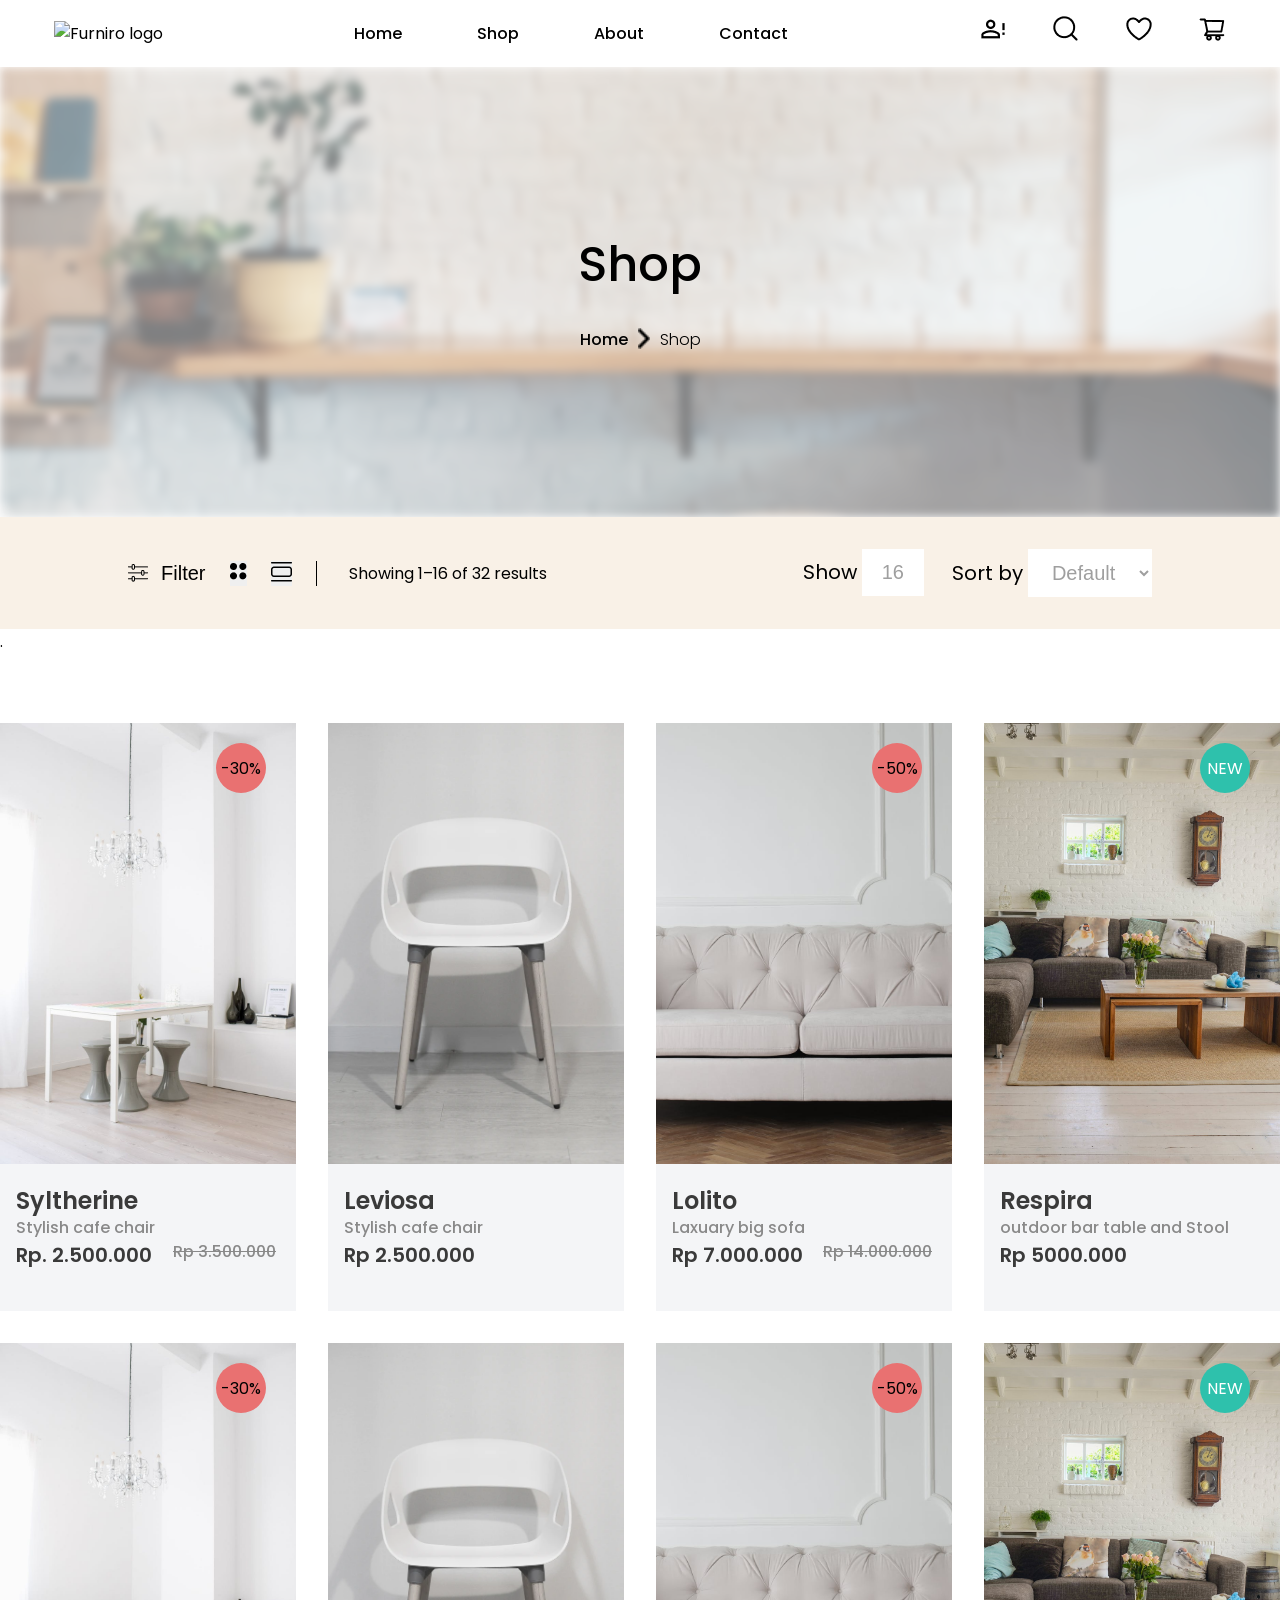
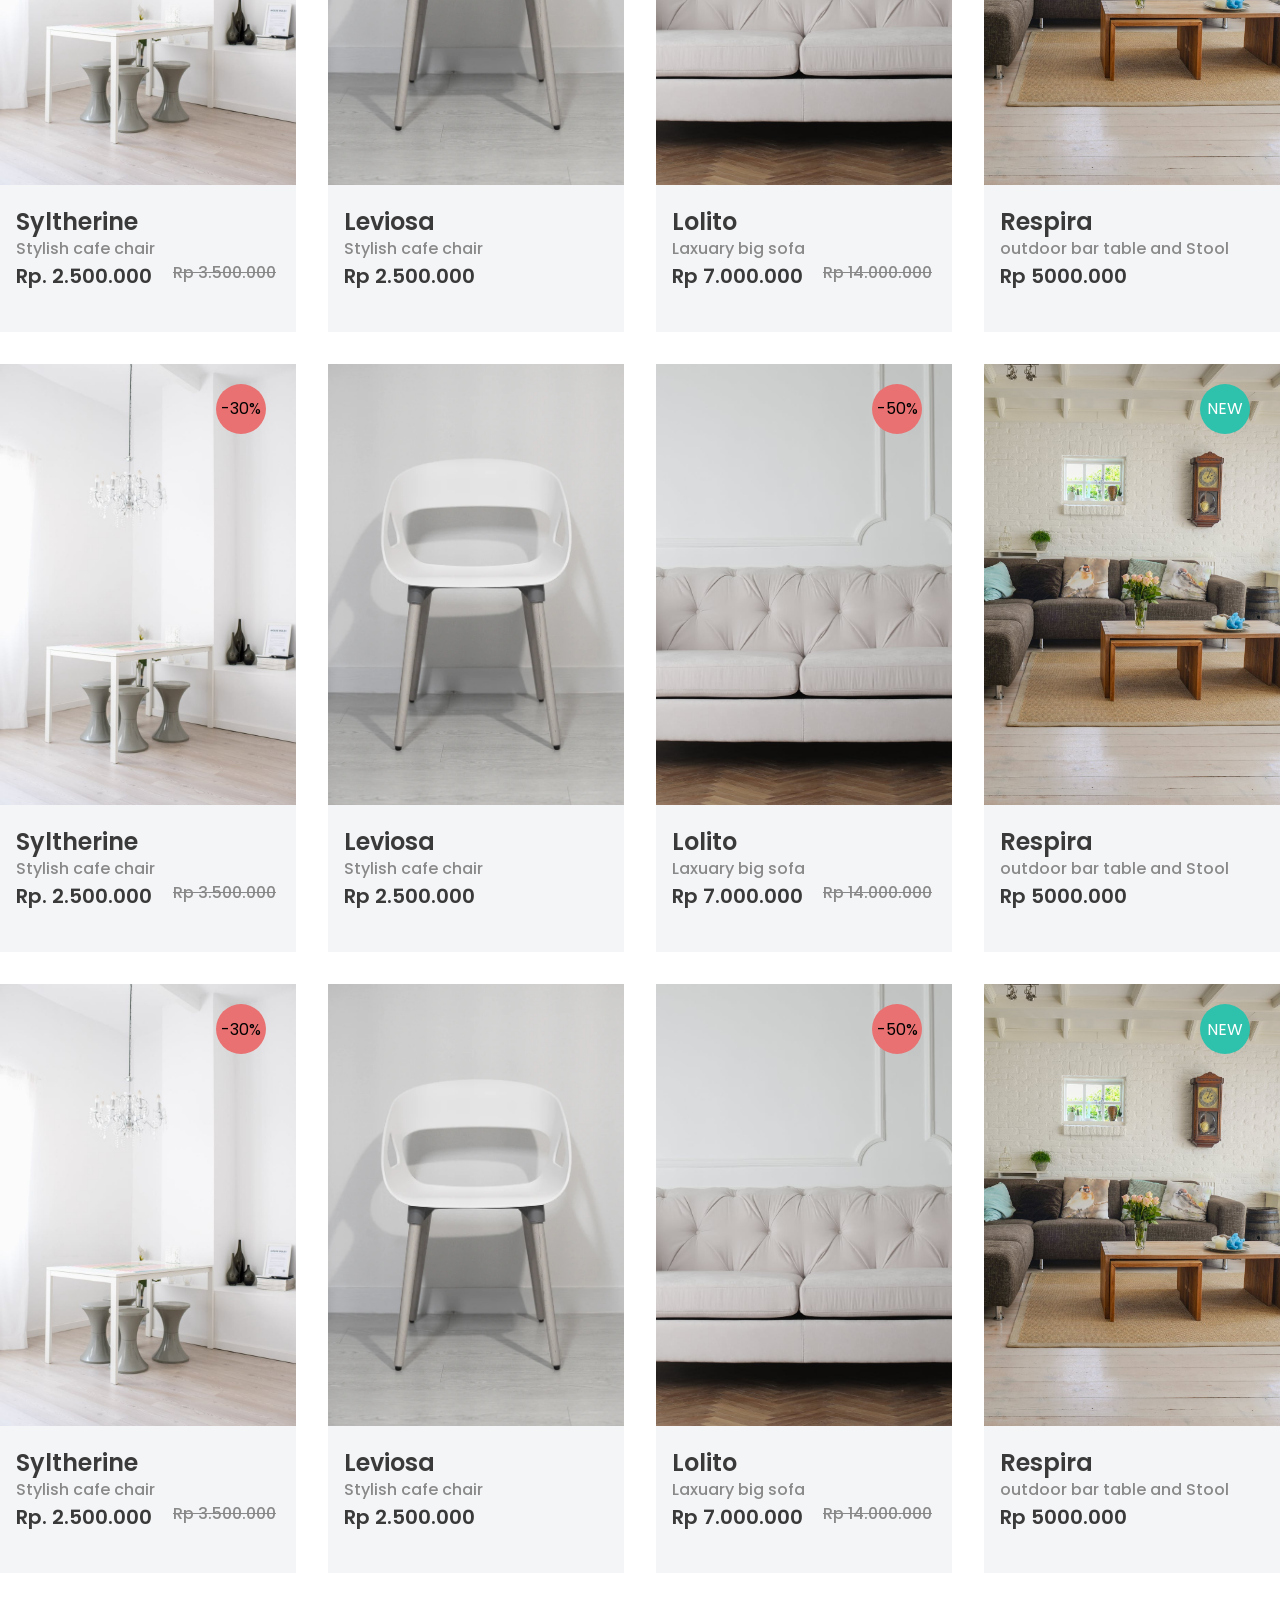
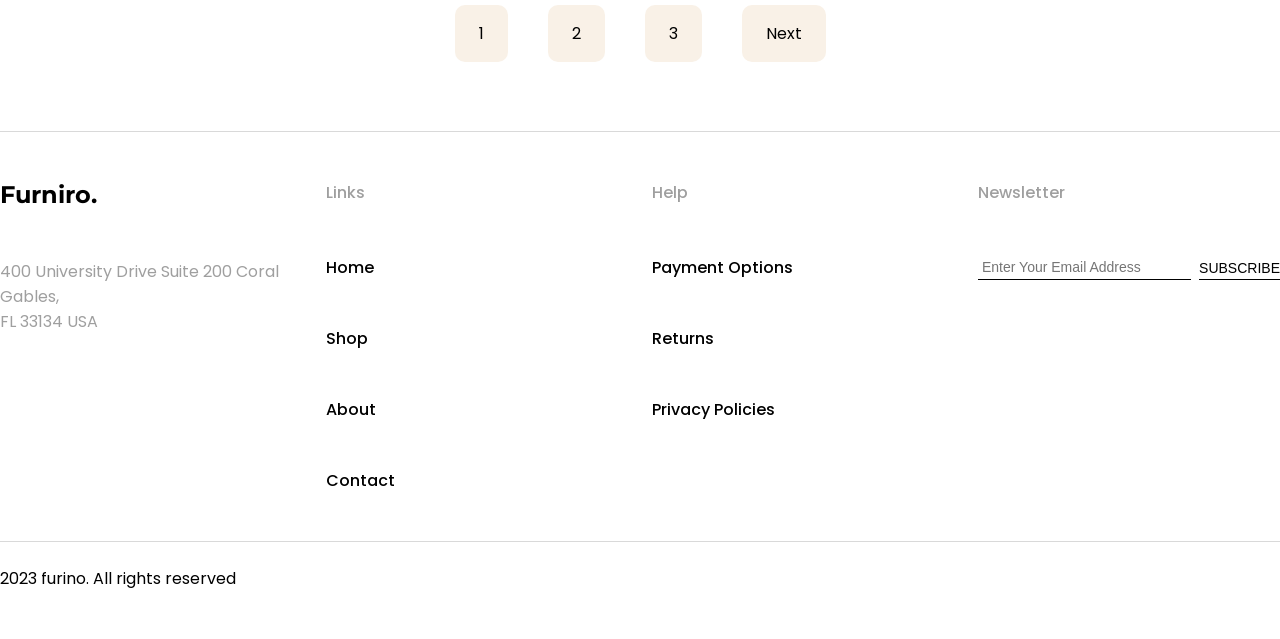
==== commit 77af1077: "completed shop-toolbar" ====
--- a/shop.html
+++ b/shop.html
@@ -85,6 +85,64 @@
                 </div>
             </div>
         </div>
+        <div class="shop__toolbar">
+
+            <div class="toolbar__left">
+
+                <button class="filter__btn">
+                    <img src="./Image/icons/filter.png" alt="">
+                    <p>Filter</p>
+                </button>
+
+                <div class="view__options">
+                    <button class="grid__view-btn">
+                        <img src="./Image/icons/grid-big-round.png" alt="">
+                    </button>
+                    <button class="list__view-btn">
+                        <img src="/Image/icons/view-list.png" alt="">
+                    </button>
+                </div>
+
+                <div class="results__count">
+                    Showing 1–16 of 32 results
+                </div>
+
+            </div>
+
+
+            <div class="toolbar__right">
+
+                <div class="show-count">
+                    <span class="label">Show</span>
+
+                    <button class="count__btn">
+                        16
+                    </button>
+                </div>
+
+
+                <div class="sort__dropdown">
+                    <span class="label">Sort by</span>
+
+                    <select class="sort__select">
+                        <option>Default</option>
+                    </select>
+                </div>
+
+            </div>
+
+        </div>
+    </section>
+
+    <!-- Filter & Viewing Grid Section -->
+
+    <section class="filter">
+        <div class="filter__option">
+            .
+        </div>
+        <div class="filter__result">
+
+        </div>
     </section>
 
     <!-- Product Section -->
--- a/Css/pages/shop.css
+++ b/Css/pages/shop.css
@@ -206,7 +206,7 @@
     border-radius: 10px;
     background-color: #F9F1E7;
     border: none;
-    padding: 15px 24px;
+    padding: 1rem 1.5rem;
 }
 
 .pagination_btn:hover, 
@@ -215,3 +215,65 @@
     color: #ffffff;
     cursor: pointer;
 }
+
+.shop__toolbar{
+    display: flex;
+    justify-content: space-around;
+    align-items: center;
+    background-color: #F9F1E7;
+    padding: 2rem 0;
+}
+
+
+.toolbar__left{
+    display: flex;
+    gap: 1.5rem;
+}
+
+.filter__btn{
+    display: flex;
+    align-items: center;
+    justify-content: center;
+    gap: 12px;
+    border: none;
+    background-color: #F9F1E7;
+    cursor: pointer;
+}
+
+.filter__btn p{
+    font-size: 20px;
+    font-weight: 400;
+}
+
+.view__options{
+    display: flex;
+    flex-direction: row;
+    gap: 1.5rem;
+}
+
+.grid__view-btn,
+.list__view-btn{
+    border: none;
+    cursor: pointer;
+}
+
+.results__count{
+    border-left: 1px solid black;
+    padding-left: 2rem;
+    font-weight: 400;
+}
+
+.toolbar__right{
+    display: flex;
+    gap: 1.75rem;
+    font-size: 1.25rem;
+}
+
+.count__btn,
+.sort__select{
+    background-color: #FFFFFF;
+    padding: 0.75rem 1.25rem;
+    border: none;
+    color: #9F9F9F;
+    font-size: 1.25rem;
+}
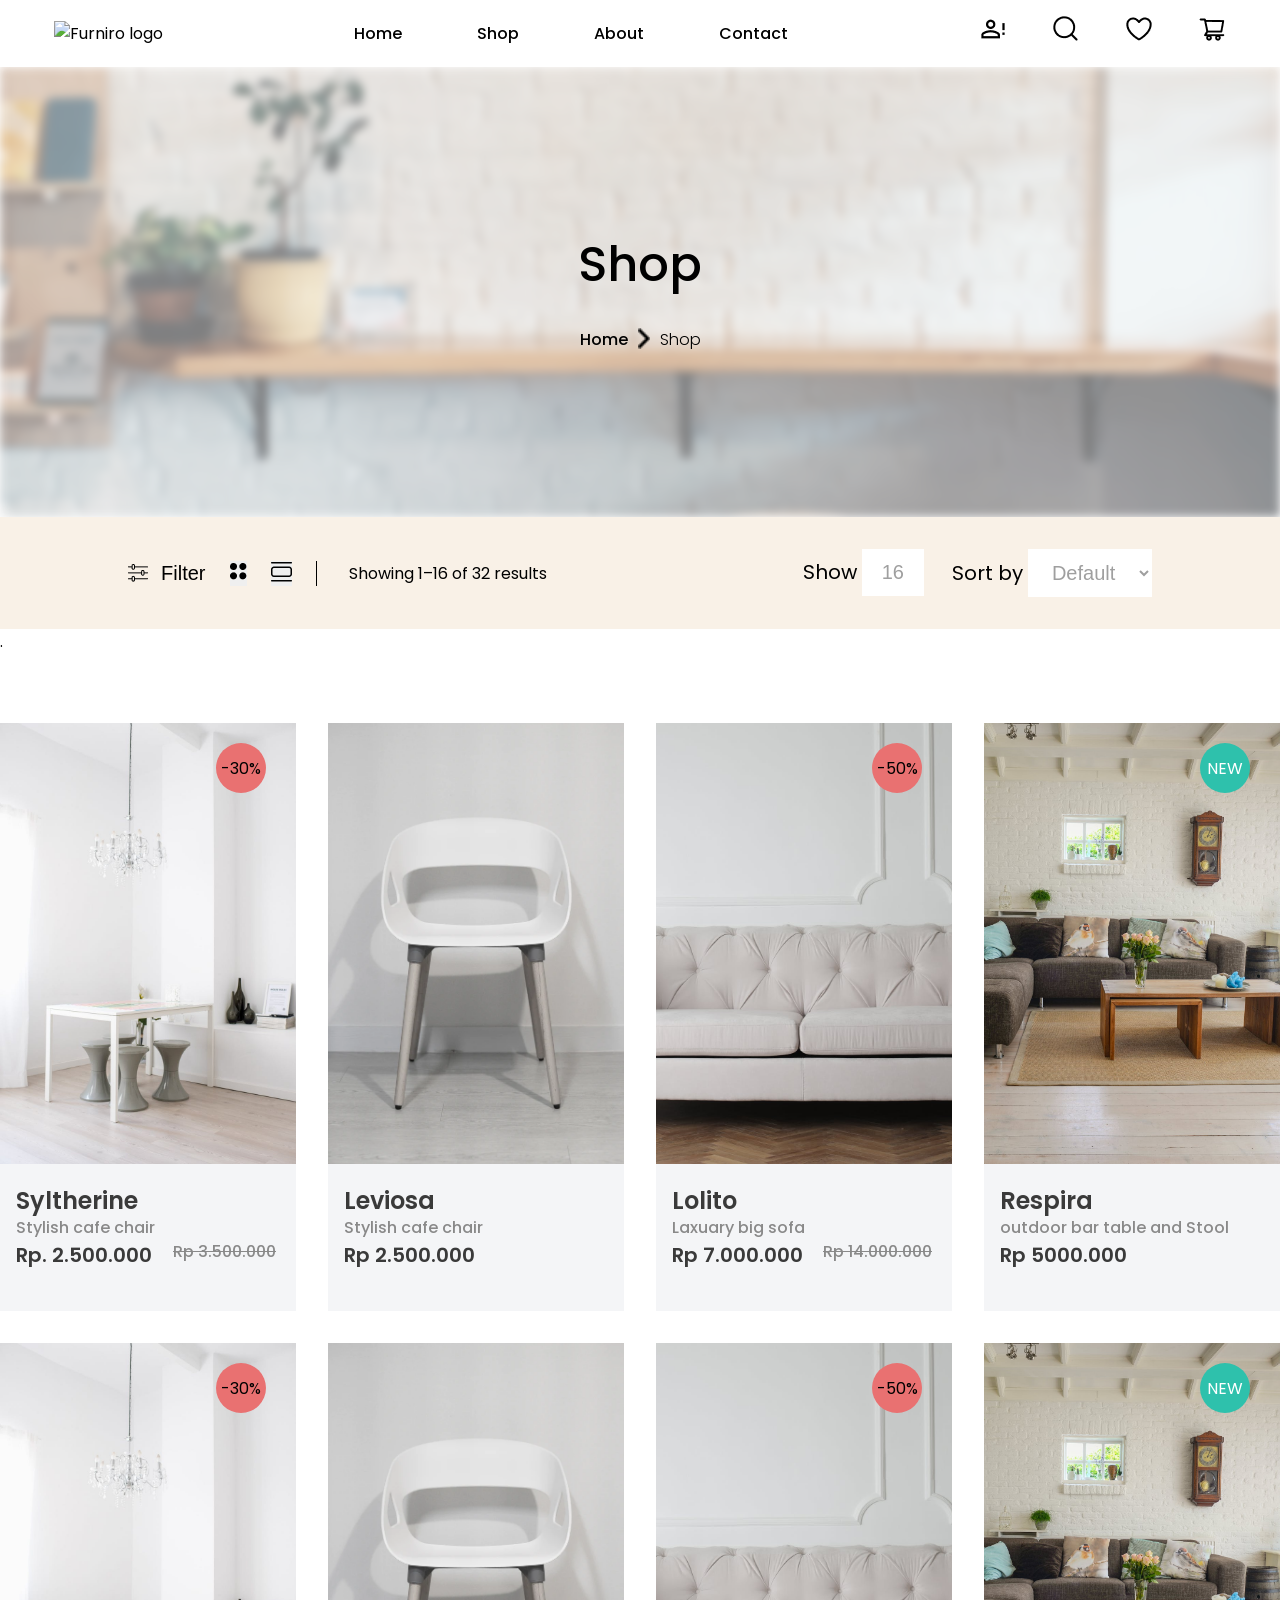
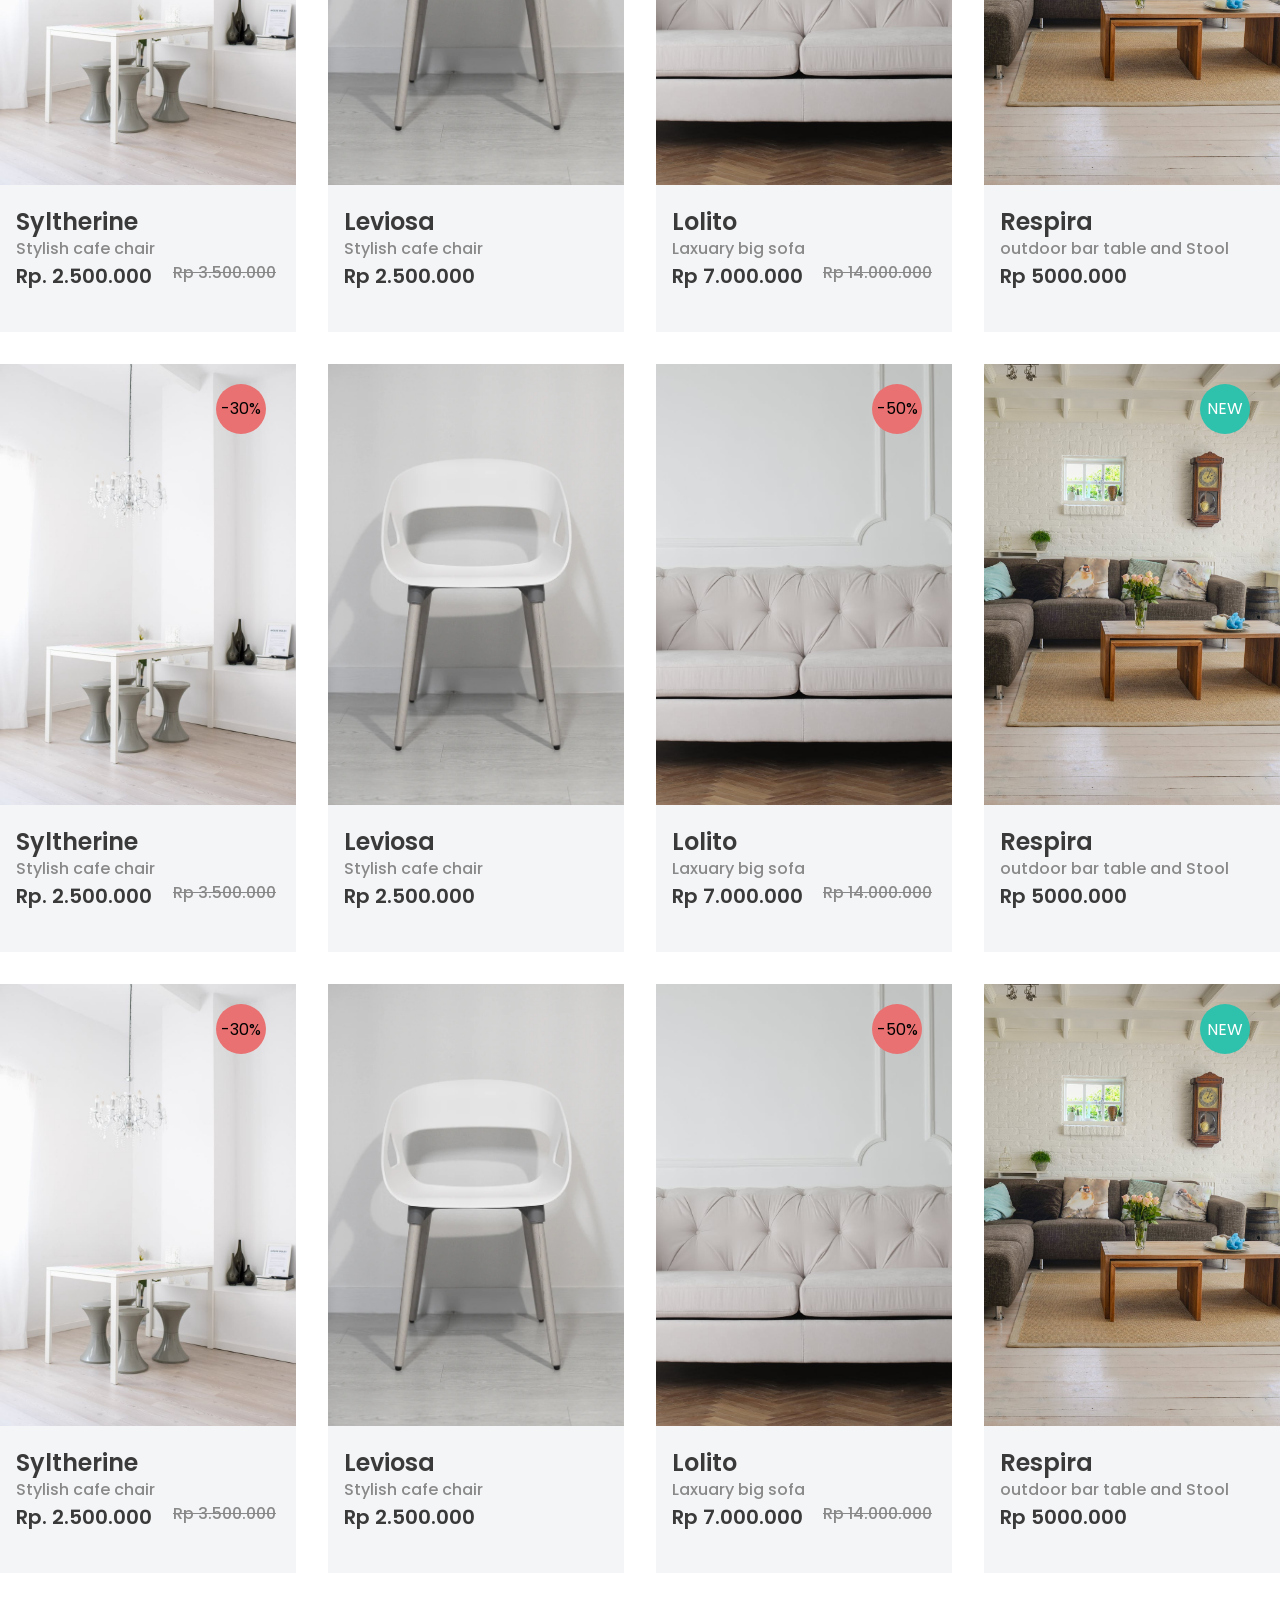
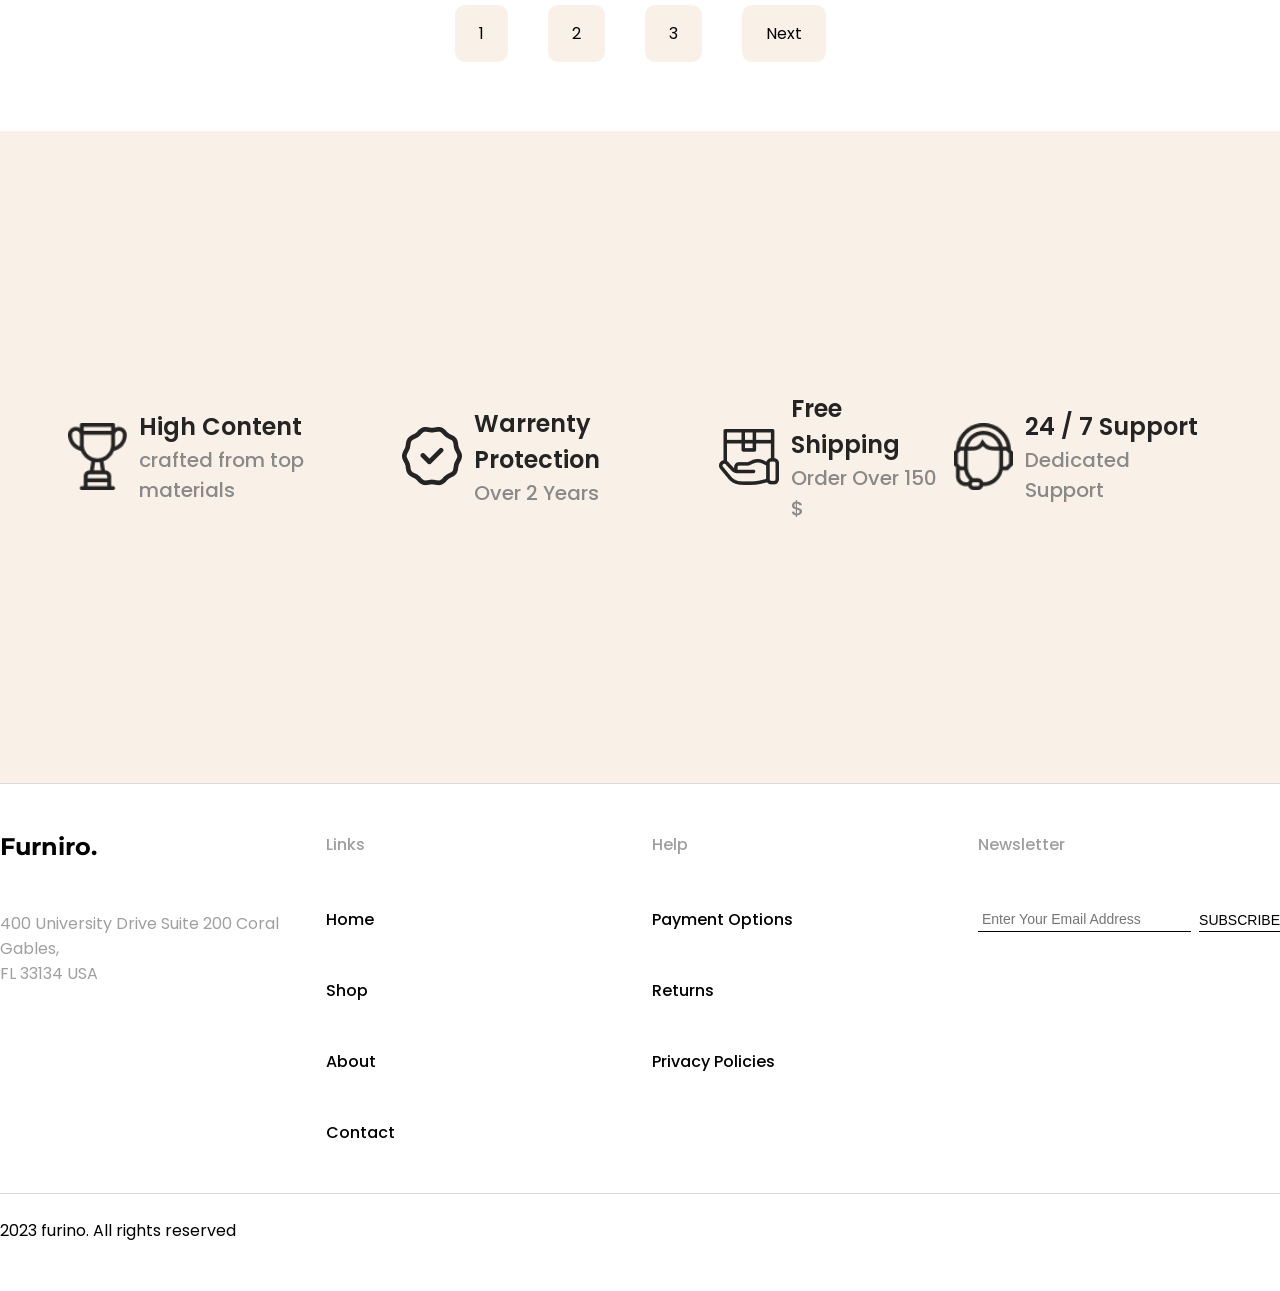
==== commit 1a0aa1cb: "designed shop page" ====
--- a/shop.html
+++ b/shop.html
@@ -781,6 +781,55 @@
         </div>
     </section>
 
+    <!-- Service Section -->
+
+    <section class="services">
+        <div class="service">
+            <img src="./Image/icons/trophy.png" alt="">
+            <div class="service__content">
+                <h3>
+                    High Content
+                </h3>
+                <p>
+                    crafted from top materials
+                </p>
+            </div>
+        </div>
+        <div class="service">
+            <img src="./Image/icons/warrenty.png" alt="">
+            <div class="service__content">
+                <h3>
+                    Warrenty Protection
+                </h3>
+                <p>
+                    Over 2 Years
+                </p>
+            </div>
+        </div>
+        <div class="service">
+            <img src="./Image/icons/shipping.png" alt="">
+            <div class="service__content">
+                <h3>
+                    Free Shipping
+                </h3>
+                <p>
+                    Order Over 150 $
+                </p>
+            </div>
+        </div>
+        <div class="service">
+            <img src="./Image/icons/customer-support.png" alt="">
+            <div class="service__content">
+                <h3>
+                    24 / 7 Support
+                </h3>
+                <p>
+                    Dedicated Support
+                </p>
+            </div>
+        </div>
+    </section>
+
     <!-- Footer Section -->
 
     <footer class="footer">
--- a/Css/pages/shop.css
+++ b/Css/pages/shop.css
@@ -276,4 +276,37 @@
     border: none;
     color: #9F9F9F;
     font-size: 1.25rem;
+}
+
+.services{
+    background-color: #F9F1E7;
+    display: flex;
+    align-items: center;
+    justify-content: space-around;
+    padding: 16.25rem 4.25rem;
+}
+
+.service{
+    display: flex;
+    align-items: center;
+    justify-content: center;
+    gap: 0.75rem;
+}
+
+.service img{
+    width: 60px;
+}
+
+.service__content h3{
+    font-size: 1.5rem;
+    font-weight: 600;
+    color: #242424;
+    line-height: 1.5;
+}
+
+.service__content p{
+    font-size: 1.25rem;
+    font-weight: 500;
+    line-height: 1.5;
+    color: #898989;
 }
